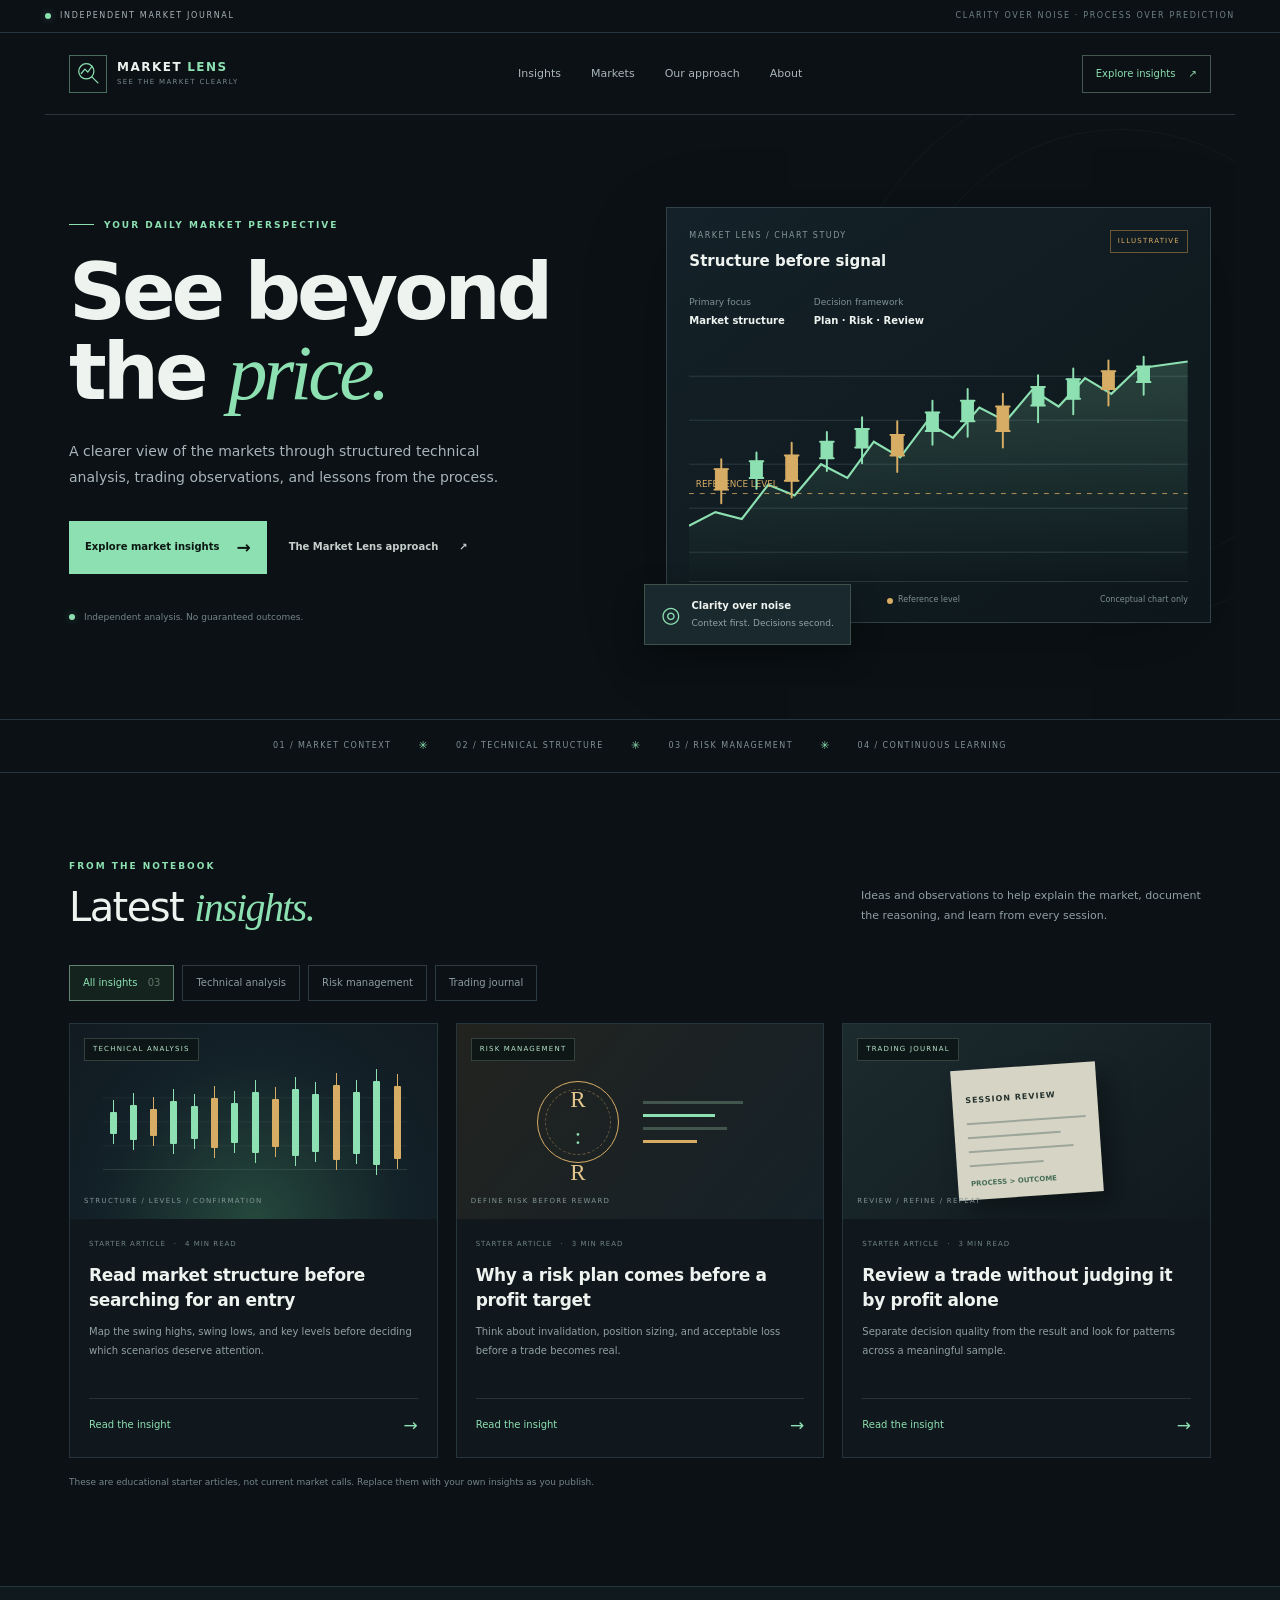
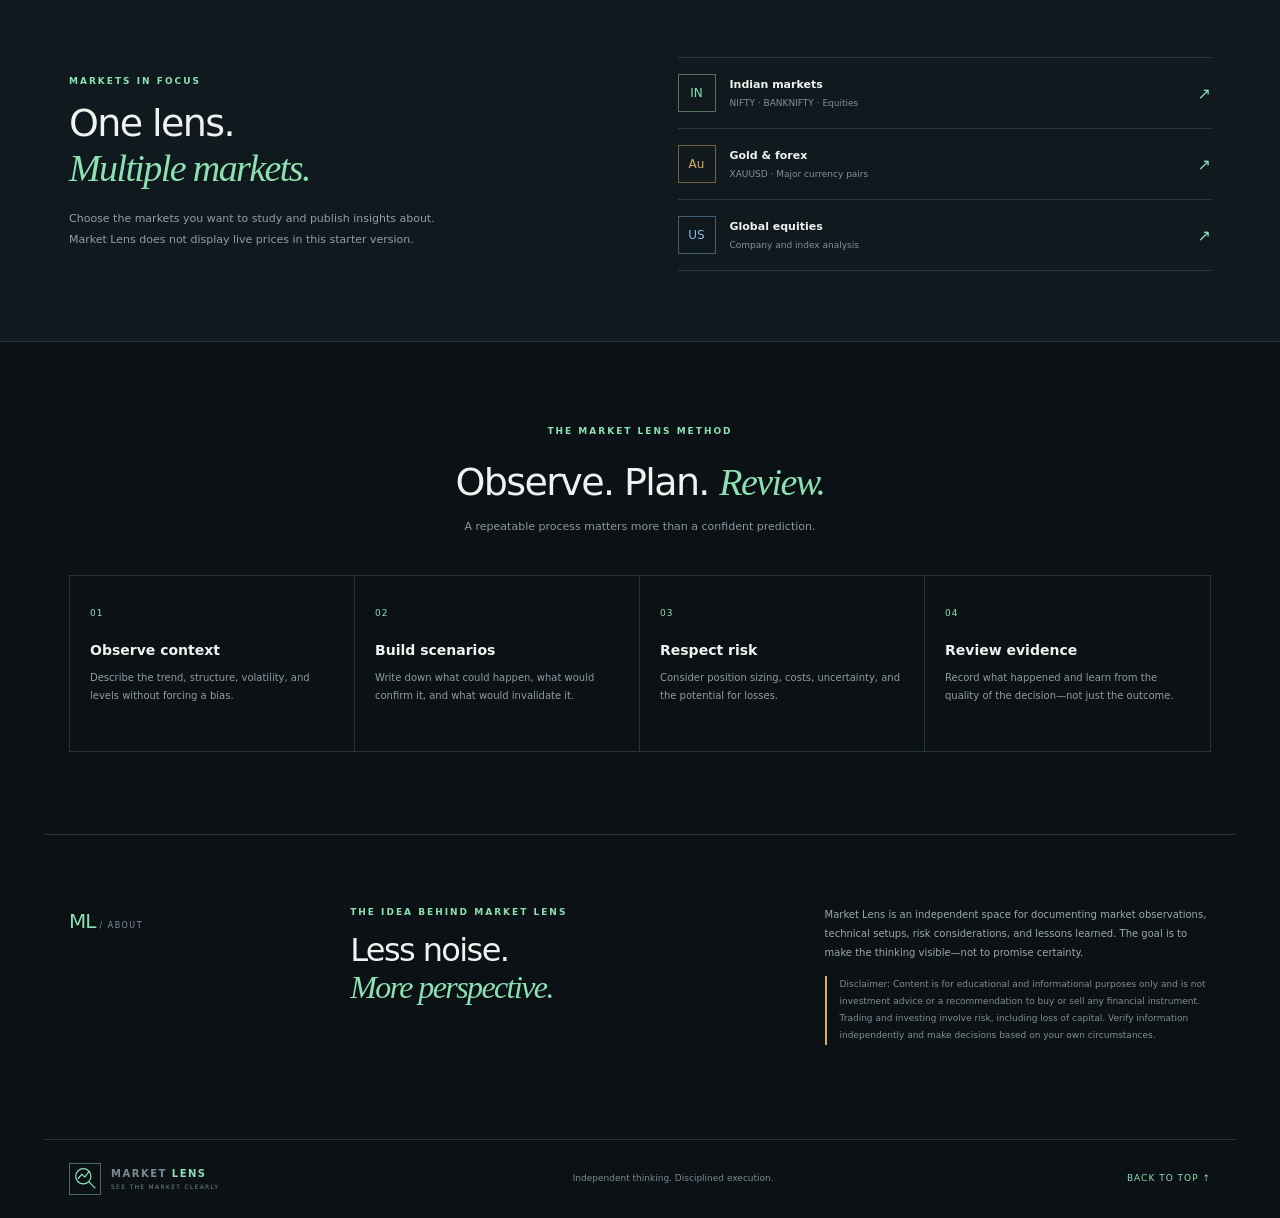
==== index.html @ bbde60d5 "Add files via upload" ====
<!doctype html>
<html lang="en">
<head>
  <meta charset="utf-8">
  <meta name="viewport" content="width=device-width, initial-scale=1">
  <meta name="description" content="Market Lens — daily market observations, technical analysis, trading ideas, and lessons in risk management.">
  <meta name="theme-color" content="#0b1115">
  <title>Market Lens — Trading Insights</title>
  <link rel="icon" href="assets/favicon.svg" type="image/svg+xml">
  <link rel="stylesheet" href="style.css">
</head>
<body>
  <div class="announcement"><span class="status-dot"></span> INDEPENDENT MARKET JOURNAL <span class="announcement-right">CLARITY OVER NOISE · PROCESS OVER PREDICTION</span></div>
  <header class="header">
    <a class="brand" href="#home" aria-label="Market Lens home"><span class="brand-icon"><svg viewBox="0 0 40 40" aria-hidden="true"><circle cx="17" cy="17" r="10.5"/><path d="m25 25 8 8M10 20l5-6 4 4 6-8"/></svg></span><span class="brand-name">MARKET<span>LENS</span><small>SEE THE MARKET CLEARLY</small></span></a>
    <button class="menu-toggle" id="menuToggle" aria-label="Toggle navigation" aria-expanded="false">☰</button>
    <nav class="nav" id="nav"><a href="#insights">Insights</a><a href="#markets">Markets</a><a href="#method">Our approach</a><a href="#about">About</a></nav>
    <a class="header-button" href="#insights">Explore insights <span>↗</span></a>
  </header>

  <main id="home">
    <section class="hero">
      <div class="hero-content">
        <p class="eyebrow"><span></span> YOUR DAILY MARKET PERSPECTIVE</p>
        <h1>See beyond<br>the <em>price.</em></h1>
        <p class="hero-lede">A clearer view of the markets through structured technical analysis, trading observations, and lessons from the process.</p>
        <div class="hero-buttons"><a class="button primary" href="#insights">Explore market insights <span>→</span></a><a class="button text-button" href="#method">The Market Lens approach <span>↗</span></a></div>
        <div class="hero-footnote"><span class="status-dot"></span> Independent analysis. No guaranteed outcomes.</div>
      </div>
      <div class="hero-art">
        <div class="chart-window">
          <div class="window-head"><div class="window-title"><span class="window-kicker">MARKET LENS / CHART STUDY</span><strong>Structure before signal</strong></div><span class="pill">ILLUSTRATIVE</span></div>
          <div class="chart-metrics"><div><small>Primary focus</small><strong>Market structure</strong></div><div><small>Decision framework</small><strong>Plan · Risk · Review</strong></div></div>
          <svg class="candles" viewBox="0 0 510 245" role="img" aria-label="Decorative illustrative candlestick chart, not live market data">
            <defs><linearGradient id="chartFill" x1="0" y1="0" x2="0" y2="1"><stop offset="0" stop-color="#8de0b1" stop-opacity=".2"/><stop offset="1" stop-color="#8de0b1" stop-opacity="0"/></linearGradient></defs>
            <g class="gridlines"><path d="M0 35H510M0 80H510M0 125H510M0 170H510M0 215H510"/></g>
            <path class="chart-area" d="M0 188 L27 174 L54 181 L81 146 L108 157 L135 125 L162 139 L189 102 L216 118 L243 82 L270 98 L297 67 L324 81 L351 49 L378 66 L405 37 L432 53 L459 27 L510 20 L510 245 L0 245Z"/>
            <path class="chart-line" d="M0 188 L27 174 L54 181 L81 146 L108 157 L135 125 L162 139 L189 102 L216 118 L243 82 L270 98 L297 67 L324 81 L351 49 L378 66 L405 37 L432 53 L459 27 L510 20"/>
            <path class="level" d="M0 155H510"/><text x="7" y="148" class="level-label">REFERENCE LEVEL</text>
            <g class="candle-set">
              <path d="M33 120V165M26 130H40M26 151H40" class="down"/><rect x="27" y="130" width="12" height="21" class="down-fill"/>
              <path d="M69 113V150M62 122H76M62 139H76" class="up"/><rect x="63" y="122" width="12" height="17" class="up-fill"/>
              <path d="M105 103V159M98 116H112M98 142H112" class="down"/><rect x="99" y="116" width="12" height="26" class="down-fill"/>
              <path d="M141 92V132M134 102H148M134 119H148" class="up"/><rect x="135" y="102" width="12" height="17" class="up-fill"/>
              <path d="M177 77V124M170 89H184M170 108H184" class="up"/><rect x="171" y="89" width="12" height="19" class="up-fill"/>
              <path d="M213 81V133M206 95H220M206 116H220" class="down"/><rect x="207" y="95" width="12" height="21" class="down-fill"/>
              <path d="M249 60V105M242 72H256M242 91H256" class="up"/><rect x="243" y="72" width="12" height="19" class="up-fill"/>
              <path d="M285 48V97M278 60H292M278 81H292" class="up"/><rect x="279" y="60" width="12" height="21" class="up-fill"/>
              <path d="M321 53V108M314 66H328M314 91H328" class="down"/><rect x="315" y="66" width="12" height="25" class="down-fill"/>
              <path d="M357 34V82M350 46H364M350 65H364" class="up"/><rect x="351" y="46" width="12" height="19" class="up-fill"/>
              <path d="M393 27V74M386 38H400M386 58H400" class="up"/><rect x="387" y="38" width="12" height="20" class="up-fill"/>
              <path d="M429 19V65M422 30H436M422 48H436" class="down"/><rect x="423" y="30" width="12" height="18" class="down-fill"/>
              <path d="M465 15V54M458 25H472M458 41H472" class="up"/><rect x="459" y="25" width="12" height="16" class="up-fill"/>
            </g>
          </svg>
          <div class="chart-legend"><span><i class="legend-up"></i> Price action</span><span><i class="legend-level"></i> Reference level</span><span>Conceptual chart only</span></div>
        </div>
        <div class="floating-card"><span class="floating-icon">◎</span><div><strong>Clarity over noise</strong><small>Context first. Decisions second.</small></div></div>
        <div class="art-orbit orbit-one"></div><div class="art-orbit orbit-two"></div>
      </div>
    </section>

    <div class="principles"><span>01 / MARKET CONTEXT</span><b>✳</b><span>02 / TECHNICAL STRUCTURE</span><b>✳</b><span>03 / RISK MANAGEMENT</span><b>✳</b><span>04 / CONTINUOUS LEARNING</span></div>

    <section class="section insights-section" id="insights">
      <div class="section-heading"><div><p class="eyebrow">FROM THE NOTEBOOK</p><h2>Latest <em>insights.</em></h2></div><p class="section-description">Ideas and observations to help explain the market, document the reasoning, and learn from every session.</p></div>
      <div class="filter-bar" role="group" aria-label="Filter insights">
        <button class="filter active" data-filter="all">All insights <span>03</span></button><button class="filter" data-filter="technical">Technical analysis</button><button class="filter" data-filter="risk">Risk management</button><button class="filter" data-filter="journal">Trading journal</button>
      </div>
      <div class="post-grid">
        <article class="post-card" data-category="technical">
          <a href="posts/market-structure.html" class="post-art art-structure" aria-label="Read market structure article"><span class="post-label">TECHNICAL ANALYSIS</span><div class="mini-candles"><i></i><i></i><i></i><i></i><i></i><i></i><i></i><i></i><i></i><i></i><i></i><i></i><i></i><i></i><i></i></div><span class="art-caption">STRUCTURE / LEVELS / CONFIRMATION</span></a>
          <div class="post-body"><div class="post-meta">STARTER ARTICLE <span>·</span> 4 MIN READ</div><h3><a href="posts/market-structure.html">Read market structure before searching for an entry</a></h3><p>Map the swing highs, swing lows, and key levels before deciding which scenarios deserve attention.</p><a class="read-more" href="posts/market-structure.html">Read the insight <span>→</span></a></div>
        </article>
        <article class="post-card" data-category="risk">
          <a href="posts/risk-management.html" class="post-art art-risk" aria-label="Read risk management article"><span class="post-label">RISK MANAGEMENT</span><div class="risk-illustration"><div class="risk-circle">R<span>:</span>R</div><div class="risk-bars"><i></i><i></i><i></i><i></i></div></div><span class="art-caption">DEFINE RISK BEFORE REWARD</span></a>
          <div class="post-body"><div class="post-meta">STARTER ARTICLE <span>·</span> 3 MIN READ</div><h3><a href="posts/risk-management.html">Why a risk plan comes before a profit target</a></h3><p>Think about invalidation, position sizing, and acceptable loss before a trade becomes real.</p><a class="read-more" href="posts/risk-management.html">Read the insight <span>→</span></a></div>
        </article>
        <article class="post-card" data-category="journal">
          <a href="posts/trade-review.html" class="post-art art-journal" aria-label="Read trading journal article"><span class="post-label">TRADING JOURNAL</span><div class="paper"><strong>SESSION REVIEW</strong><i></i><i></i><i></i><i></i><b>PROCESS &gt; OUTCOME</b></div><span class="art-caption">REVIEW / REFINE / REPEAT</span></a>
          <div class="post-body"><div class="post-meta">STARTER ARTICLE <span>·</span> 3 MIN READ</div><h3><a href="posts/trade-review.html">Review a trade without judging it by profit alone</a></h3><p>Separate decision quality from the result and look for patterns across a meaningful sample.</p><a class="read-more" href="posts/trade-review.html">Read the insight <span>→</span></a></div>
        </article>
      </div>
      <p class="starter-note">These are educational starter articles, not current market calls. Replace them with your own insights as you publish.</p>
    </section>

    <section class="markets-section" id="markets"><div class="markets-inner"><div><p class="eyebrow">MARKETS IN FOCUS</p><h2>One lens.<br><em>Multiple markets.</em></h2><p class="section-description">Choose the markets you want to study and publish insights about. Market Lens does not display live prices in this starter version.</p></div><div class="market-list"><div><span class="market-symbol">IN</span><span><strong>Indian markets</strong><small>NIFTY · BANKNIFTY · Equities</small></span><span class="market-arrow">↗</span></div><div><span class="market-symbol gold">Au</span><span><strong>Gold & forex</strong><small>XAUUSD · Major currency pairs</small></span><span class="market-arrow">↗</span></div><div><span class="market-symbol blue">US</span><span><strong>Global equities</strong><small>Company and index analysis</small></span><span class="market-arrow">↗</span></div></div></div></section>

    <section class="method-section" id="method"><div class="method-heading"><p class="eyebrow">THE MARKET LENS METHOD</p><h2>Observe. Plan. <em>Review.</em></h2><p>A repeatable process matters more than a confident prediction.</p></div><div class="method-grid"><div><span>01</span><h3>Observe context</h3><p>Describe the trend, structure, volatility, and levels without forcing a bias.</p></div><div><span>02</span><h3>Build scenarios</h3><p>Write down what could happen, what would confirm it, and what would invalidate it.</p></div><div><span>03</span><h3>Respect risk</h3><p>Consider position sizing, costs, uncertainty, and the potential for losses.</p></div><div><span>04</span><h3>Review evidence</h3><p>Record what happened and learn from the quality of the decision—not just the outcome.</p></div></div></section>

    <section class="about-section" id="about"><div class="about-mark">ML<span> / ABOUT</span></div><div><p class="eyebrow">THE IDEA BEHIND MARKET LENS</p><h2>Less noise.<br><em>More perspective.</em></h2></div><div class="about-copy"><p>Market Lens is an independent space for documenting market observations, technical setups, risk considerations, and lessons learned. The goal is to make the thinking visible—not to promise certainty.</p><p class="disclaimer">Disclaimer: Content is for educational and informational purposes only and is not investment advice or a recommendation to buy or sell any financial instrument. Trading and investing involve risk, including loss of capital. Verify information independently and make decisions based on your own circumstances.</p></div></section>
  </main>
  <footer><a class="brand footer-brand" href="#home"><span class="brand-icon"><svg viewBox="0 0 40 40" aria-hidden="true"><circle cx="17" cy="17" r="10.5"/><path d="m25 25 8 8M10 20l5-6 4 4 6-8"/></svg></span><span class="brand-name">MARKET<span>LENS</span><small>SEE THE MARKET CLEARLY</small></span></a><span class="footer-line">Independent thinking. Disciplined execution.</span><a class="back-top" href="#home">BACK TO TOP ↑</a></footer>
  <script src="script.js"></script>
</body>
</html>
---- style.css ----
:root{--bg:#0b1115;--panel:#111a20;--panel2:#152027;--line:#27363e;--text:#eef3ef;--muted:#9ba9ad;--green:#8de0b1;--gold:#d7ad65;--blue:#8ab9dc;--max:1190px}*{box-sizing:border-box}html{scroll-behavior:smooth;scroll-padding-top:90px}body{margin:0;background:var(--bg);color:var(--text);font-family:Inter,ui-sans-serif,system-ui,-apple-system,BlinkMacSystemFont,"Segoe UI",sans-serif;line-height:1.6}a{color:inherit;text-decoration:none}button{font:inherit}.announcement{height:33px;border-bottom:1px solid var(--line);padding:0 max(calc((100vw - var(--max))/2),24px);display:flex;align-items:center;gap:9px;font-size:8px;letter-spacing:1.65px;color:#a7b4b6}.status-dot{width:6px;height:6px;border-radius:50%;display:inline-block;background:var(--green);box-shadow:0 0 10px #8de0b155;flex-shrink:0}.announcement-right{margin-left:auto;color:#6f8084}.header{height:82px;max-width:var(--max);padding:0 24px;margin:auto;display:flex;align-items:center;justify-content:space-between;border-bottom:1px solid var(--line)}.brand{display:flex;align-items:center;gap:10px}.brand-icon{width:38px;height:38px;border:1px solid #496d5b;display:grid;place-items:center;color:var(--green)}.brand-icon svg{width:29px;height:29px;fill:none;stroke:currentColor;stroke-width:1.7;stroke-linecap:round;stroke-linejoin:round}.brand-name{font-size:12px;font-weight:850;letter-spacing:1.5px;line-height:1.3}.brand-name>span{color:var(--green);margin-left:5px}.brand-name small{display:block;color:#788a8c;font-size:7px;font-weight:500;letter-spacing:1.3px;margin-top:3px}.nav{display:flex;align-items:center;gap:30px;font-size:11px;color:#aab6b9}.nav a:hover{color:var(--green)}.header-button{font-size:10px;color:var(--green);border:1px solid #43594f;padding:10px 13px}.header-button span{margin-left:10px}.menu-toggle{display:none;background:none;border:1px solid var(--line);color:var(--green);padding:6px 10px}.hero{max-width:var(--max);margin:auto;padding:84px 24px 76px;display:grid;grid-template-columns:1fr 1.04fr;gap:54px;align-items:center;overflow:hidden}.eyebrow{font-size:9px;letter-spacing:2px;color:var(--green);font-weight:750;display:flex;align-items:center;gap:10px;margin:0 0 21px}.eyebrow>span{width:25px;height:1px;background:var(--green)}h1{font-size:clamp(50px,6.2vw,79px);line-height:1.01;letter-spacing:-4px;font-weight:550;margin:0 0 25px}h1 em,h2 em{font-family:Georgia,"Times New Roman",serif;font-weight:400;color:var(--green)}.hero-lede{font-size:14px;line-height:1.9;color:#a9b6b9;max-width:455px}.hero-buttons{display:flex;align-items:center;gap:22px;flex-wrap:wrap;margin-top:30px}.button{display:inline-flex;align-items:center;gap:17px;font-size:10px;font-weight:700}.primary{background:var(--green);color:#0c1712;padding:13px 16px}.primary span{font-size:17px}.text-button{color:#c5cfcb}.text-button:hover{color:var(--green)}.text-button span{margin-left:4px}.hero-footnote{display:flex;align-items:center;gap:9px;font-size:9px;color:#75868a;margin-top:36px}.hero-art{position:relative;padding:8px 0 20px 10px}.chart-window{position:relative;z-index:1;border:1px solid #304148;background:linear-gradient(145deg,#142128,#0d171b);padding:22px 22px 15px;box-shadow:0 24px 80px #0003}.window-head{display:flex;align-items:start;justify-content:space-between}.window-kicker{display:block;color:#84979b;font-size:8px;letter-spacing:1.5px;margin-bottom:5px}.window-title strong{font-size:15px;font-weight:550}.pill{font-size:7px;letter-spacing:1.2px;color:var(--gold);border:1px solid #6b5838;padding:5px 7px}.chart-metrics{display:flex;gap:29px;margin-top:22px}.chart-metrics div{display:flex;flex-direction:column;gap:3px}.chart-metrics small{font-size:9px;color:#7f9195}.chart-metrics strong{font-size:10px;font-weight:600}.candles{width:100%;display:block;margin-top:13px}.gridlines{fill:none;stroke:#2b3b42;stroke-width:1}.chart-area{fill:url(#chartFill)}.chart-line{fill:none;stroke:var(--green);stroke-width:2.2}.level{stroke:var(--gold);stroke-dasharray:5 6;opacity:.8}.level-label{font-size:9px;fill:var(--gold)}.up,.up-fill{stroke:var(--green);fill:var(--green)}.down,.down-fill{stroke:var(--gold);fill:var(--gold)}.up,.down{fill:none;stroke-width:2;stroke-linecap:round}.chart-legend{border-top:1px solid var(--line);padding-top:12px;display:flex;justify-content:space-between;gap:8px;color:#7d8e91;font-size:8px}.chart-legend span{display:flex;align-items:center;gap:5px}.legend-up,.legend-level{display:inline-block;width:6px;height:6px;border-radius:50%;background:var(--green)}.legend-level{background:var(--gold)}.floating-card{position:absolute;bottom:-2px;left:-12px;z-index:2;display:flex;align-items:center;gap:11px;background:#1a292e;border:1px solid #3d5349;padding:12px 16px;box-shadow:0 10px 30px #0005}.floating-icon{font-size:22px;color:var(--green)}.floating-card strong,.floating-card small{display:block}.floating-card strong{font-size:10px}.floating-card small{font-size:9px;color:#93a2a4;margin-top:2px}.art-orbit{position:absolute;border:1px solid #8de0b10b;border-radius:50%;pointer-events:none}.orbit-one{width:440px;height:440px;right:-130px;top:-70px}.orbit-two{width:550px;height:550px;right:-180px;top:-125px}.principles{border-block:1px solid var(--line);display:flex;justify-content:center;align-items:center;gap:27px;flex-wrap:wrap;padding:17px 20px;color:#829296;font-size:8px;letter-spacing:1.4px}.principles b{color:var(--green);font-size:11px}.section{max-width:var(--max);margin:auto;padding:86px 24px 88px}.section-heading{display:flex;align-items:end;justify-content:space-between;gap:30px}.section-heading .eyebrow{margin-bottom:11px}h2{font-size:40px;line-height:1.18;letter-spacing:-1.6px;font-weight:520;margin:0}h2 em{color:var(--green)}.section-description{max-width:350px;color:#91a0a3;font-size:11px;line-height:1.9;margin:0 0 4px}.filter-bar{display:flex;gap:8px;flex-wrap:wrap;margin:34px 0 22px}.filter{cursor:pointer;border:1px solid #2c3b42;background:transparent;color:#8e9da1;padding:9px 13px;font-size:10px}.filter:hover,.filter.active{border-color:#60846f;background:#14231e;color:var(--green)}.filter span{color:#61756a;margin-left:7px}.post-grid{display:grid;grid-template-columns:repeat(3,minmax(0,1fr));gap:18px}.post-card{min-width:0;border:1px solid #26353c;background:#10181d;transition:transform .2s,border-color .2s}.post-card:hover{transform:translateY(-3px);border-color:#4b6859}.post-card[hidden]{display:none}.post-art{height:195px;display:block;position:relative;overflow:hidden;background:#17252a}.post-label{position:absolute;top:14px;left:14px;z-index:2;border:1px solid #82968b55;background:#0c1514d9;color:#b5e4c7;padding:5px 8px;font-size:7px;letter-spacing:1.2px}.art-structure{background:radial-gradient(ellipse at 50% 100%,#25483c,#132128 58%,#111a20)}.mini-candles{position:absolute;left:9%;right:8%;top:52px;height:94px;display:flex;align-items:center;justify-content:space-around;border-bottom:1px solid #52645e66;background:repeating-linear-gradient(0deg,transparent 0 22px,#ffffff09 23px 24px)}.mini-candles i{width:7px;position:relative;height:var(--h,35px);background:var(--green);border-radius:1px}.mini-candles i:nth-child(3n){background:var(--gold)}.mini-candles i:before,.mini-candles i:after{content:"";position:absolute;width:1px;height:15px;left:3px;background:inherit;top:-12px}.mini-candles i:after{top:auto;bottom:-10px}.mini-candles i:nth-child(1){--h:22px}.mini-candles i:nth-child(2){--h:35px}.mini-candles i:nth-child(3){--h:27px}.mini-candles i:nth-child(4){--h:43px}.mini-candles i:nth-child(5){--h:33px}.mini-candles i:nth-child(6){--h:50px}.mini-candles i:nth-child(7){--h:40px}.mini-candles i:nth-child(8){--h:61px}.mini-candles i:nth-child(9){--h:48px}.mini-candles i:nth-child(10){--h:67px}.mini-candles i:nth-child(11){--h:58px}.mini-candles i:nth-child(12){--h:75px}.mini-candles i:nth-child(13){--h:62px}.mini-candles i:nth-child(14){--h:84px}.mini-candles i:nth-child(15){--h:73px}.art-caption{position:absolute;bottom:12px;left:14px;color:#829496;font-size:7px;letter-spacing:1.3px}.art-risk{background:linear-gradient(130deg,#22231f,#152128)}.risk-illustration{position:absolute;inset:43px 30px;display:flex;align-items:center;justify-content:center;gap:24px}.risk-circle{width:82px;height:82px;border:1px solid var(--gold);border-radius:50%;display:grid;place-items:center;color:#e2c58d;font-family:Georgia,serif;font-size:23px;position:relative}.risk-circle:before{content:"";position:absolute;inset:7px;border:1px dashed #d7ad6566;border-radius:50%}.risk-circle span{color:var(--green)}.risk-bars{width:100px;display:flex;flex-direction:column;gap:10px}.risk-bars i{height:3px;background:#43564d;width:100%}.risk-bars i:nth-child(2){width:72%;background:var(--green)}.risk-bars i:nth-child(3){width:84%}.risk-bars i:nth-child(4){width:54%;background:var(--gold)}.art-journal{background:linear-gradient(140deg,#1c2b2e,#10191e)}.paper{position:absolute;left:50%;top:50%;transform:translate(-50%,-43%) rotate(-4deg);width:145px;height:130px;background:#d6d5c5;color:#26322e;padding:15px 13px;box-shadow:10px 14px 25px #0005}.paper strong{font-size:8px;letter-spacing:1px}.paper i{display:block;height:2px;background:#9da69a;margin-top:12px;width:100%}.paper i:nth-of-type(2){width:78%}.paper i:nth-of-type(3){width:88%}.paper i:nth-of-type(4){width:62%}.paper b{display:block;font-size:7px;margin-top:12px;color:#466d58}.post-body{padding:20px 19px 18px}.post-meta{display:flex;gap:8px;color:#6f8286;font-size:7px;letter-spacing:1px}.post-body h3{font-size:17px;line-height:1.42;letter-spacing:-.35px;font-weight:550;margin:13px 0 10px}.post-body h3 a:hover{color:var(--green)}.post-body p{font-size:10px;line-height:1.9;color:#91a0a4;min-height:57px;margin:0 0 19px}.read-more{display:flex;align-items:center;justify-content:space-between;border-top:1px solid #26343a;padding-top:13px;font-size:10px;color:var(--green)}.read-more span{font-size:17px}.starter-note{font-size:9px;color:#74858a;margin-top:17px}.markets-section{border-block:1px solid var(--line);background:#10191d}.markets-inner{max-width:var(--max);margin:auto;padding:70px 24px;display:grid;grid-template-columns:1fr 1fr;gap:75px;align-items:center}.markets-inner .eyebrow{margin-bottom:13px}.markets-inner h2{font-size:38px}.markets-inner .section-description{margin-top:18px;max-width:380px}.market-list{border-top:1px solid #2a3940}.market-list>div{display:flex;align-items:center;gap:14px;padding:16px 0;border-bottom:1px solid #2a3940}.market-symbol{width:38px;height:38px;display:grid;place-items:center;border:1px solid #52735f;color:var(--green);font-size:12px}.market-symbol.gold{border-color:#74603d;color:var(--gold)}.market-symbol.blue{border-color:#415e76;color:var(--blue)}.market-list strong,.market-list small{display:block}.market-list strong{font-size:11px;font-weight:600}.market-list small{font-size:9px;color:#829196;margin-top:3px}.market-arrow{margin-left:auto;color:var(--green);font-size:16px}.method-section{max-width:var(--max);margin:auto;padding:82px 24px}.method-heading{text-align:center}.method-heading .eyebrow{justify-content:center}.method-heading h2{font-size:38px}.method-heading>p:last-child{color:#89999d;font-size:11px;margin-top:13px}.method-grid{display:grid;grid-template-columns:repeat(4,1fr);gap:0;margin-top:40px;border:1px solid var(--line)}.method-grid>div{padding:22px 20px;min-height:175px;border-right:1px solid var(--line)}.method-grid>div:last-child{border-right:0}.method-grid span{font-size:9px;letter-spacing:1px;color:var(--green)}.method-grid h3{font-size:14px;font-weight:600;margin:15px 0 8px}.method-grid p{font-size:10px;line-height:1.8;color:#8e9da1;margin:0}.about-section{max-width:var(--max);margin:auto;padding:70px 24px 80px;display:grid;grid-template-columns:.65fr 1.15fr 1fr;gap:30px;align-items:start;border-top:1px solid var(--line)}.about-mark{font-size:20px;color:var(--green);letter-spacing:-1px}.about-mark span{font-size:8px;letter-spacing:1.5px;color:#809095}.about-section .eyebrow{margin-bottom:12px}.about-section h2{font-size:32px}.about-copy p{font-size:10px;line-height:1.9;color:#9ba9ac;margin:0 0 14px}.about-copy .disclaimer{border-left:2px solid var(--gold);padding-left:13px;color:#7e8e92;font-size:9px}footer{border-top:1px solid var(--line);max-width:var(--max);margin:auto;padding:23px 24px;display:flex;align-items:center;justify-content:space-between;gap:15px;color:#7c8a8f;font-size:9px}.footer-brand .brand-icon{width:32px;height:32px}.footer-brand .brand-name{font-size:10px}.footer-brand .brand-name small{font-size:6px}.back-top{letter-spacing:1px;color:var(--green)}@media(max-width:850px){.hero{grid-template-columns:1fr;gap:38px;padding-top:58px}.hero-content{max-width:650px}.hero-art{max-width:620px;width:100%;margin:auto}.section-heading{align-items:start;flex-direction:column}.post-grid{grid-template-columns:repeat(2,minmax(0,1fr))}.post-card:last-child{grid-column:1/-1}.post-card:last-child .post-art{height:220px}.markets-inner{gap:35px}.method-grid{grid-template-columns:repeat(2,1fr)}.method-grid>div:nth-child(2){border-right:0}.method-grid>div:nth-child(-n+2){border-bottom:1px solid var(--line)}.about-section{grid-template-columns:1fr 2fr}.about-copy{grid-column:2}.nav{gap:17px}}@media(max-width:600px){.announcement{padding:0 15px;font-size:7px}.announcement-right{display:none}.header{height:70px;padding:0 16px}.menu-toggle{display:block;margin-left:auto;margin-right:10px}.nav{display:none;position:absolute;top:103px;left:0;right:0;background:#10191d;border-bottom:1px solid var(--line);padding:15px 20px;z-index:5;flex-direction:column;align-items:flex-start;gap:15px}.nav.open{display:flex}.header-button{font-size:9px;padding:8px}.brand-icon{width:33px;height:33px}.brand-name{font-size:10px}.hero{padding:49px 18px 54px}.hero h1{font-size:56px;letter-spacing:-2.8px}.hero-buttons{align-items:flex-start;flex-direction:column;gap:17px}.hero-footnote{flex-wrap:wrap;line-height:1.7}.chart-window{padding:15px}.chart-metrics{gap:15px}.chart-metrics strong{font-size:9px}.chart-legend{flex-wrap:wrap}.floating-card{left:0}.principles{gap:12px;font-size:7px}.principles span:nth-of-type(3),.principles span:nth-of-type(4){display:none}.section{padding:60px 18px}.section-heading h2{font-size:34px}.post-grid{grid-template-columns:1fr}.post-card:last-child{grid-column:auto}.post-card:last-child .post-art{height:195px}.post-body p{min-height:0}.markets-inner{grid-template-columns:1fr;padding:55px 18px;gap:30px}.markets-inner h2,.method-heading h2{font-size:33px}.method-section{padding:60px 18px}.method-grid{grid-template-columns:1fr;margin-top:28px}.method-grid>div{min-height:0;border-right:0;border-bottom:1px solid var(--line)}.method-grid>div:nth-child(3){border-bottom:1px solid var(--line)}.method-grid>div:last-child{border-bottom:0}.about-section{padding:55px 18px;grid-template-columns:1fr;gap:17px}.about-copy{grid-column:auto}.about-section h2{font-size:29px}footer{padding:20px 18px;flex-wrap:wrap}footer .footer-line{order:3;width:100%}}
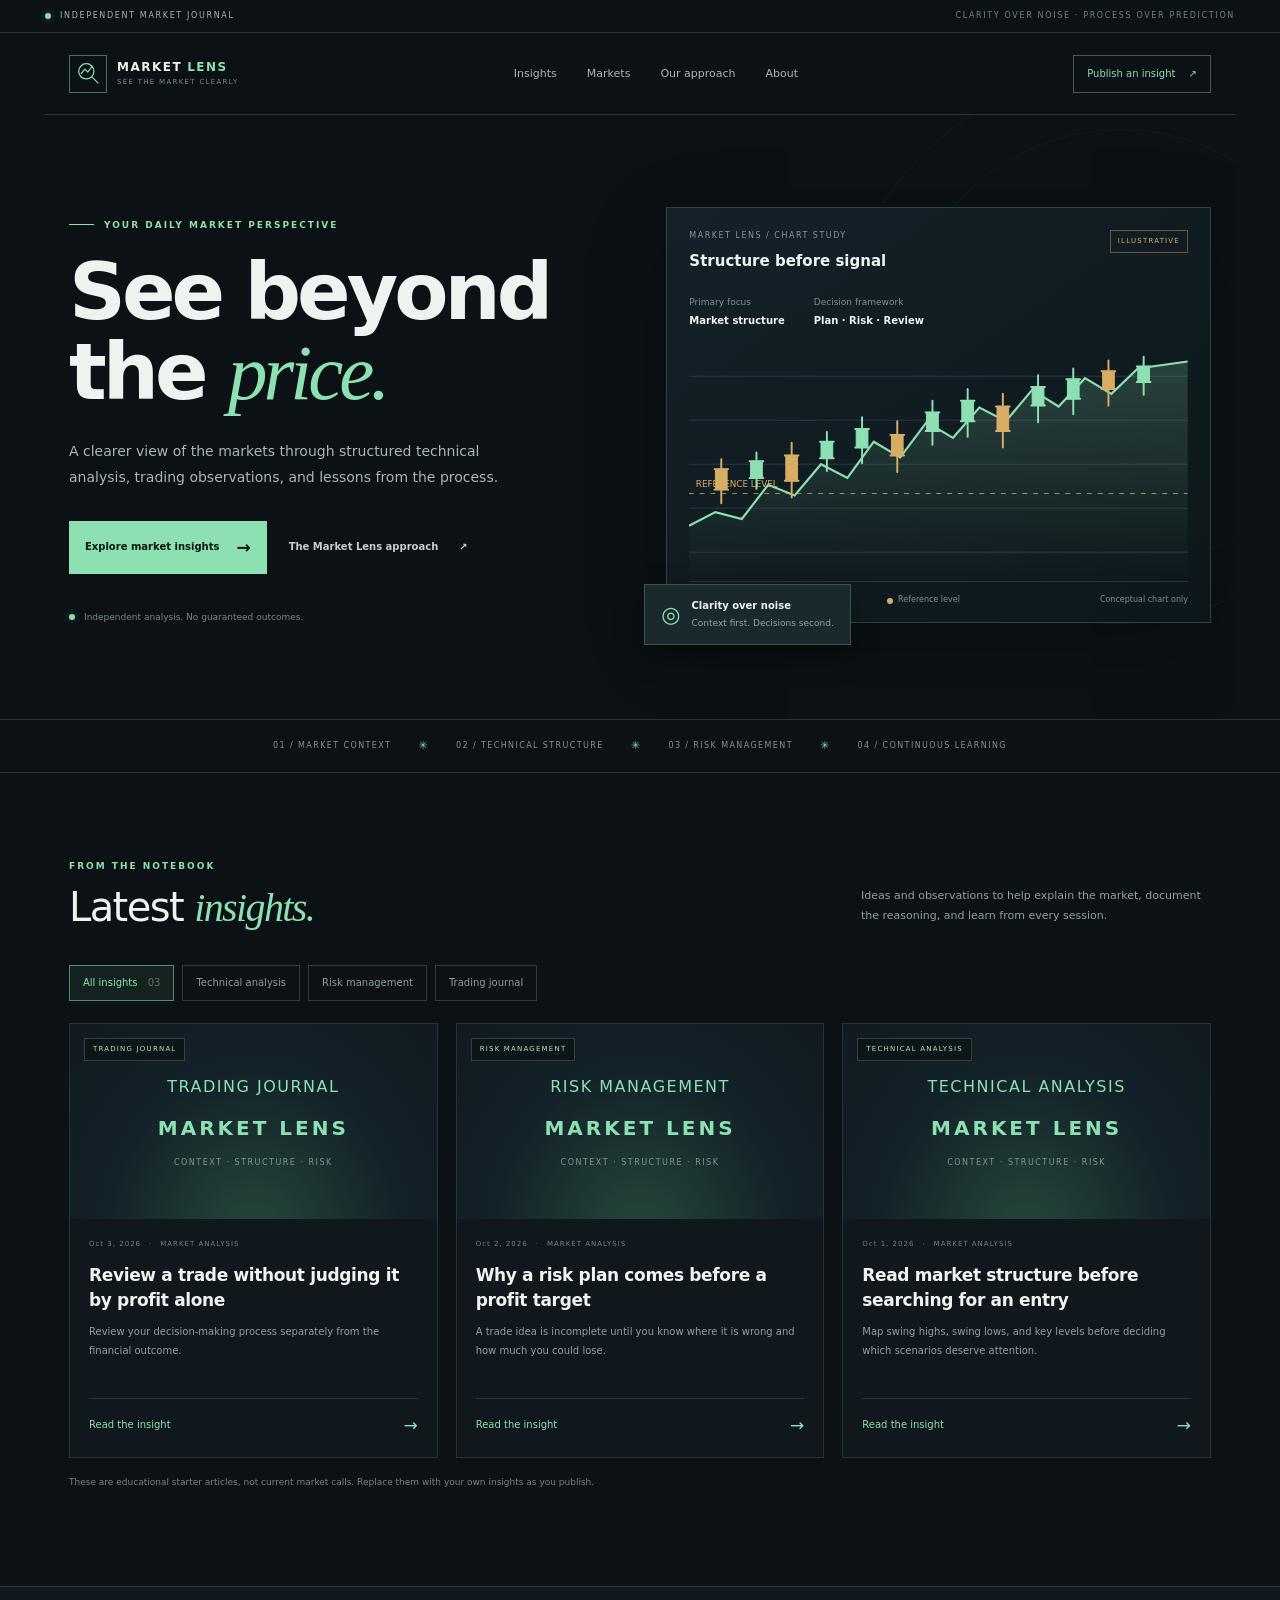
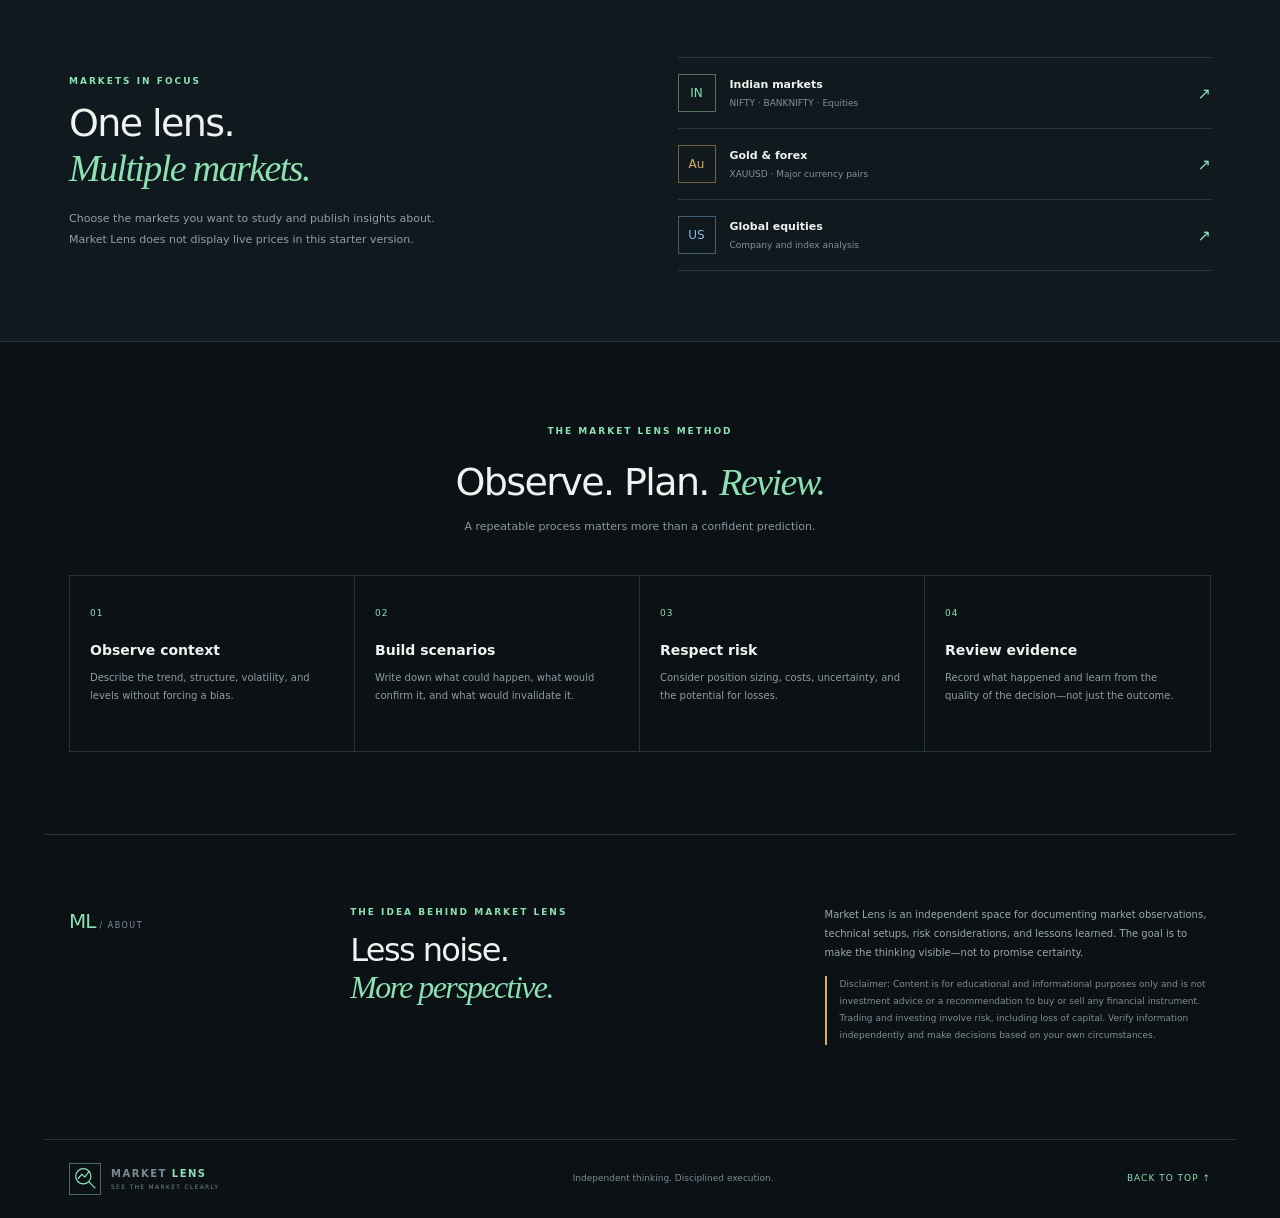
==== commit f3d9ebe5: "Add files via upload" ====
--- a/index.html
+++ b/index.html
@@ -15,7 +15,7 @@
     <a class="brand" href="#home" aria-label="Market Lens home"><span class="brand-icon"><svg viewBox="0 0 40 40" aria-hidden="true"><circle cx="17" cy="17" r="10.5"/><path d="m25 25 8 8M10 20l5-6 4 4 6-8"/></svg></span><span class="brand-name">MARKET<span>LENS</span><small>SEE THE MARKET CLEARLY</small></span></a>
     <button class="menu-toggle" id="menuToggle" aria-label="Toggle navigation" aria-expanded="false">☰</button>
     <nav class="nav" id="nav"><a href="#insights">Insights</a><a href="#markets">Markets</a><a href="#method">Our approach</a><a href="#about">About</a></nav>
-    <a class="header-button" href="#insights">Explore insights <span>↗</span></a>
+    <a class="header-button" href="https://app.pagescms.org/" target="_blank" rel="noopener">Publish an insight <span>↗</span></a>
   </header>
 
   <main id="home">
@@ -65,21 +65,10 @@
     <section class="section insights-section" id="insights">
       <div class="section-heading"><div><p class="eyebrow">FROM THE NOTEBOOK</p><h2>Latest <em>insights.</em></h2></div><p class="section-description">Ideas and observations to help explain the market, document the reasoning, and learn from every session.</p></div>
       <div class="filter-bar" role="group" aria-label="Filter insights">
-        <button class="filter active" data-filter="all">All insights <span>03</span></button><button class="filter" data-filter="technical">Technical analysis</button><button class="filter" data-filter="risk">Risk management</button><button class="filter" data-filter="journal">Trading journal</button>
+        <button class="filter active" data-filter="all">All insights <span id="allCount">03</span></button><button class="filter" data-filter="technical">Technical analysis</button><button class="filter" data-filter="risk">Risk management</button><button class="filter" data-filter="journal">Trading journal</button>
       </div>
       <div class="post-grid">
-        <article class="post-card" data-category="technical">
-          <a href="posts/market-structure.html" class="post-art art-structure" aria-label="Read market structure article"><span class="post-label">TECHNICAL ANALYSIS</span><div class="mini-candles"><i></i><i></i><i></i><i></i><i></i><i></i><i></i><i></i><i></i><i></i><i></i><i></i><i></i><i></i><i></i></div><span class="art-caption">STRUCTURE / LEVELS / CONFIRMATION</span></a>
-          <div class="post-body"><div class="post-meta">STARTER ARTICLE <span>·</span> 4 MIN READ</div><h3><a href="posts/market-structure.html">Read market structure before searching for an entry</a></h3><p>Map the swing highs, swing lows, and key levels before deciding which scenarios deserve attention.</p><a class="read-more" href="posts/market-structure.html">Read the insight <span>→</span></a></div>
-        </article>
-        <article class="post-card" data-category="risk">
-          <a href="posts/risk-management.html" class="post-art art-risk" aria-label="Read risk management article"><span class="post-label">RISK MANAGEMENT</span><div class="risk-illustration"><div class="risk-circle">R<span>:</span>R</div><div class="risk-bars"><i></i><i></i><i></i><i></i></div></div><span class="art-caption">DEFINE RISK BEFORE REWARD</span></a>
-          <div class="post-body"><div class="post-meta">STARTER ARTICLE <span>·</span> 3 MIN READ</div><h3><a href="posts/risk-management.html">Why a risk plan comes before a profit target</a></h3><p>Think about invalidation, position sizing, and acceptable loss before a trade becomes real.</p><a class="read-more" href="posts/risk-management.html">Read the insight <span>→</span></a></div>
-        </article>
-        <article class="post-card" data-category="journal">
-          <a href="posts/trade-review.html" class="post-art art-journal" aria-label="Read trading journal article"><span class="post-label">TRADING JOURNAL</span><div class="paper"><strong>SESSION REVIEW</strong><i></i><i></i><i></i><i></i><b>PROCESS &gt; OUTCOME</b></div><span class="art-caption">REVIEW / REFINE / REPEAT</span></a>
-          <div class="post-body"><div class="post-meta">STARTER ARTICLE <span>·</span> 3 MIN READ</div><h3><a href="posts/trade-review.html">Review a trade without judging it by profit alone</a></h3><p>Separate decision quality from the result and look for patterns across a meaningful sample.</p><a class="read-more" href="posts/trade-review.html">Read the insight <span>→</span></a></div>
-        </article>
+        <p class="loading-posts">Loading the latest market insights…</p>
       </div>
       <p class="starter-note">These are educational starter articles, not current market calls. Replace them with your own insights as you publish.</p>
     </section>
--- a/style.css
+++ b/style.css
@@ -1 +1,4 @@
 :root{--bg:#0b1115;--panel:#111a20;--panel2:#152027;--line:#27363e;--text:#eef3ef;--muted:#9ba9ad;--green:#8de0b1;--gold:#d7ad65;--blue:#8ab9dc;--max:1190px}*{box-sizing:border-box}html{scroll-behavior:smooth;scroll-padding-top:90px}body{margin:0;background:var(--bg);color:var(--text);font-family:Inter,ui-sans-serif,system-ui,-apple-system,BlinkMacSystemFont,"Segoe UI",sans-serif;line-height:1.6}a{color:inherit;text-decoration:none}button{font:inherit}.announcement{height:33px;border-bottom:1px solid var(--line);padding:0 max(calc((100vw - var(--max))/2),24px);display:flex;align-items:center;gap:9px;font-size:8px;letter-spacing:1.65px;color:#a7b4b6}.status-dot{width:6px;height:6px;border-radius:50%;display:inline-block;background:var(--green);box-shadow:0 0 10px #8de0b155;flex-shrink:0}.announcement-right{margin-left:auto;color:#6f8084}.header{height:82px;max-width:var(--max);padding:0 24px;margin:auto;display:flex;align-items:center;justify-content:space-between;border-bottom:1px solid var(--line)}.brand{display:flex;align-items:center;gap:10px}.brand-icon{width:38px;height:38px;border:1px solid #496d5b;display:grid;place-items:center;color:var(--green)}.brand-icon svg{width:29px;height:29px;fill:none;stroke:currentColor;stroke-width:1.7;stroke-linecap:round;stroke-linejoin:round}.brand-name{font-size:12px;font-weight:850;letter-spacing:1.5px;line-height:1.3}.brand-name>span{color:var(--green);margin-left:5px}.brand-name small{display:block;color:#788a8c;font-size:7px;font-weight:500;letter-spacing:1.3px;margin-top:3px}.nav{display:flex;align-items:center;gap:30px;font-size:11px;color:#aab6b9}.nav a:hover{color:var(--green)}.header-button{font-size:10px;color:var(--green);border:1px solid #43594f;padding:10px 13px}.header-button span{margin-left:10px}.menu-toggle{display:none;background:none;border:1px solid var(--line);color:var(--green);padding:6px 10px}.hero{max-width:var(--max);margin:auto;padding:84px 24px 76px;display:grid;grid-template-columns:1fr 1.04fr;gap:54px;align-items:center;overflow:hidden}.eyebrow{font-size:9px;letter-spacing:2px;color:var(--green);font-weight:750;display:flex;align-items:center;gap:10px;margin:0 0 21px}.eyebrow>span{width:25px;height:1px;background:var(--green)}h1{font-size:clamp(50px,6.2vw,79px);line-height:1.01;letter-spacing:-4px;font-weight:550;margin:0 0 25px}h1 em,h2 em{font-family:Georgia,"Times New Roman",serif;font-weight:400;color:var(--green)}.hero-lede{font-size:14px;line-height:1.9;color:#a9b6b9;max-width:455px}.hero-buttons{display:flex;align-items:center;gap:22px;flex-wrap:wrap;margin-top:30px}.button{display:inline-flex;align-items:center;gap:17px;font-size:10px;font-weight:700}.primary{background:var(--green);color:#0c1712;padding:13px 16px}.primary span{font-size:17px}.text-button{color:#c5cfcb}.text-button:hover{color:var(--green)}.text-button span{margin-left:4px}.hero-footnote{display:flex;align-items:center;gap:9px;font-size:9px;color:#75868a;margin-top:36px}.hero-art{position:relative;padding:8px 0 20px 10px}.chart-window{position:relative;z-index:1;border:1px solid #304148;background:linear-gradient(145deg,#142128,#0d171b);padding:22px 22px 15px;box-shadow:0 24px 80px #0003}.window-head{display:flex;align-items:start;justify-content:space-between}.window-kicker{display:block;color:#84979b;font-size:8px;letter-spacing:1.5px;margin-bottom:5px}.window-title strong{font-size:15px;font-weight:550}.pill{font-size:7px;letter-spacing:1.2px;color:var(--gold);border:1px solid #6b5838;padding:5px 7px}.chart-metrics{display:flex;gap:29px;margin-top:22px}.chart-metrics div{display:flex;flex-direction:column;gap:3px}.chart-metrics small{font-size:9px;color:#7f9195}.chart-metrics strong{font-size:10px;font-weight:600}.candles{width:100%;display:block;margin-top:13px}.gridlines{fill:none;stroke:#2b3b42;stroke-width:1}.chart-area{fill:url(#chartFill)}.chart-line{fill:none;stroke:var(--green);stroke-width:2.2}.level{stroke:var(--gold);stroke-dasharray:5 6;opacity:.8}.level-label{font-size:9px;fill:var(--gold)}.up,.up-fill{stroke:var(--green);fill:var(--green)}.down,.down-fill{stroke:var(--gold);fill:var(--gold)}.up,.down{fill:none;stroke-width:2;stroke-linecap:round}.chart-legend{border-top:1px solid var(--line);padding-top:12px;display:flex;justify-content:space-between;gap:8px;color:#7d8e91;font-size:8px}.chart-legend span{display:flex;align-items:center;gap:5px}.legend-up,.legend-level{display:inline-block;width:6px;height:6px;border-radius:50%;background:var(--green)}.legend-level{background:var(--gold)}.floating-card{position:absolute;bottom:-2px;left:-12px;z-index:2;display:flex;align-items:center;gap:11px;background:#1a292e;border:1px solid #3d5349;padding:12px 16px;box-shadow:0 10px 30px #0005}.floating-icon{font-size:22px;color:var(--green)}.floating-card strong,.floating-card small{display:block}.floating-card strong{font-size:10px}.floating-card small{font-size:9px;color:#93a2a4;margin-top:2px}.art-orbit{position:absolute;border:1px solid #8de0b10b;border-radius:50%;pointer-events:none}.orbit-one{width:440px;height:440px;right:-130px;top:-70px}.orbit-two{width:550px;height:550px;right:-180px;top:-125px}.principles{border-block:1px solid var(--line);display:flex;justify-content:center;align-items:center;gap:27px;flex-wrap:wrap;padding:17px 20px;color:#829296;font-size:8px;letter-spacing:1.4px}.principles b{color:var(--green);font-size:11px}.section{max-width:var(--max);margin:auto;padding:86px 24px 88px}.section-heading{display:flex;align-items:end;justify-content:space-between;gap:30px}.section-heading .eyebrow{margin-bottom:11px}h2{font-size:40px;line-height:1.18;letter-spacing:-1.6px;font-weight:520;margin:0}h2 em{color:var(--green)}.section-description{max-width:350px;color:#91a0a3;font-size:11px;line-height:1.9;margin:0 0 4px}.filter-bar{display:flex;gap:8px;flex-wrap:wrap;margin:34px 0 22px}.filter{cursor:pointer;border:1px solid #2c3b42;background:transparent;color:#8e9da1;padding:9px 13px;font-size:10px}.filter:hover,.filter.active{border-color:#60846f;background:#14231e;color:var(--green)}.filter span{color:#61756a;margin-left:7px}.post-grid{display:grid;grid-template-columns:repeat(3,minmax(0,1fr));gap:18px}.post-card{min-width:0;border:1px solid #26353c;background:#10181d;transition:transform .2s,border-color .2s}.post-card:hover{transform:translateY(-3px);border-color:#4b6859}.post-card[hidden]{display:none}.post-art{height:195px;display:block;position:relative;overflow:hidden;background:#17252a}.post-label{position:absolute;top:14px;left:14px;z-index:2;border:1px solid #82968b55;background:#0c1514d9;color:#b5e4c7;padding:5px 8px;font-size:7px;letter-spacing:1.2px}.art-structure{background:radial-gradient(ellipse at 50% 100%,#25483c,#132128 58%,#111a20)}.mini-candles{position:absolute;left:9%;right:8%;top:52px;height:94px;display:flex;align-items:center;justify-content:space-around;border-bottom:1px solid #52645e66;background:repeating-linear-gradient(0deg,transparent 0 22px,#ffffff09 23px 24px)}.mini-candles i{width:7px;position:relative;height:var(--h,35px);background:var(--green);border-radius:1px}.mini-candles i:nth-child(3n){background:var(--gold)}.mini-candles i:before,.mini-candles i:after{content:"";position:absolute;width:1px;height:15px;left:3px;background:inherit;top:-12px}.mini-candles i:after{top:auto;bottom:-10px}.mini-candles i:nth-child(1){--h:22px}.mini-candles i:nth-child(2){--h:35px}.mini-candles i:nth-child(3){--h:27px}.mini-candles i:nth-child(4){--h:43px}.mini-candles i:nth-child(5){--h:33px}.mini-candles i:nth-child(6){--h:50px}.mini-candles i:nth-child(7){--h:40px}.mini-candles i:nth-child(8){--h:61px}.mini-candles i:nth-child(9){--h:48px}.mini-candles i:nth-child(10){--h:67px}.mini-candles i:nth-child(11){--h:58px}.mini-candles i:nth-child(12){--h:75px}.mini-candles i:nth-child(13){--h:62px}.mini-candles i:nth-child(14){--h:84px}.mini-candles i:nth-child(15){--h:73px}.art-caption{position:absolute;bottom:12px;left:14px;color:#829496;font-size:7px;letter-spacing:1.3px}.art-risk{background:linear-gradient(130deg,#22231f,#152128)}.risk-illustration{position:absolute;inset:43px 30px;display:flex;align-items:center;justify-content:center;gap:24px}.risk-circle{width:82px;height:82px;border:1px solid var(--gold);border-radius:50%;display:grid;place-items:center;color:#e2c58d;font-family:Georgia,serif;font-size:23px;position:relative}.risk-circle:before{content:"";position:absolute;inset:7px;border:1px dashed #d7ad6566;border-radius:50%}.risk-circle span{color:var(--green)}.risk-bars{width:100px;display:flex;flex-direction:column;gap:10px}.risk-bars i{height:3px;background:#43564d;width:100%}.risk-bars i:nth-child(2){width:72%;background:var(--green)}.risk-bars i:nth-child(3){width:84%}.risk-bars i:nth-child(4){width:54%;background:var(--gold)}.art-journal{background:linear-gradient(140deg,#1c2b2e,#10191e)}.paper{position:absolute;left:50%;top:50%;transform:translate(-50%,-43%) rotate(-4deg);width:145px;height:130px;background:#d6d5c5;color:#26322e;padding:15px 13px;box-shadow:10px 14px 25px #0005}.paper strong{font-size:8px;letter-spacing:1px}.paper i{display:block;height:2px;background:#9da69a;margin-top:12px;width:100%}.paper i:nth-of-type(2){width:78%}.paper i:nth-of-type(3){width:88%}.paper i:nth-of-type(4){width:62%}.paper b{display:block;font-size:7px;margin-top:12px;color:#466d58}.post-body{padding:20px 19px 18px}.post-meta{display:flex;gap:8px;color:#6f8286;font-size:7px;letter-spacing:1px}.post-body h3{font-size:17px;line-height:1.42;letter-spacing:-.35px;font-weight:550;margin:13px 0 10px}.post-body h3 a:hover{color:var(--green)}.post-body p{font-size:10px;line-height:1.9;color:#91a0a4;min-height:57px;margin:0 0 19px}.read-more{display:flex;align-items:center;justify-content:space-between;border-top:1px solid #26343a;padding-top:13px;font-size:10px;color:var(--green)}.read-more span{font-size:17px}.starter-note{font-size:9px;color:#74858a;margin-top:17px}.markets-section{border-block:1px solid var(--line);background:#10191d}.markets-inner{max-width:var(--max);margin:auto;padding:70px 24px;display:grid;grid-template-columns:1fr 1fr;gap:75px;align-items:center}.markets-inner .eyebrow{margin-bottom:13px}.markets-inner h2{font-size:38px}.markets-inner .section-description{margin-top:18px;max-width:380px}.market-list{border-top:1px solid #2a3940}.market-list>div{display:flex;align-items:center;gap:14px;padding:16px 0;border-bottom:1px solid #2a3940}.market-symbol{width:38px;height:38px;display:grid;place-items:center;border:1px solid #52735f;color:var(--green);font-size:12px}.market-symbol.gold{border-color:#74603d;color:var(--gold)}.market-symbol.blue{border-color:#415e76;color:var(--blue)}.market-list strong,.market-list small{display:block}.market-list strong{font-size:11px;font-weight:600}.market-list small{font-size:9px;color:#829196;margin-top:3px}.market-arrow{margin-left:auto;color:var(--green);font-size:16px}.method-section{max-width:var(--max);margin:auto;padding:82px 24px}.method-heading{text-align:center}.method-heading .eyebrow{justify-content:center}.method-heading h2{font-size:38px}.method-heading>p:last-child{color:#89999d;font-size:11px;margin-top:13px}.method-grid{display:grid;grid-template-columns:repeat(4,1fr);gap:0;margin-top:40px;border:1px solid var(--line)}.method-grid>div{padding:22px 20px;min-height:175px;border-right:1px solid var(--line)}.method-grid>div:last-child{border-right:0}.method-grid span{font-size:9px;letter-spacing:1px;color:var(--green)}.method-grid h3{font-size:14px;font-weight:600;margin:15px 0 8px}.method-grid p{font-size:10px;line-height:1.8;color:#8e9da1;margin:0}.about-section{max-width:var(--max);margin:auto;padding:70px 24px 80px;display:grid;grid-template-columns:.65fr 1.15fr 1fr;gap:30px;align-items:start;border-top:1px solid var(--line)}.about-mark{font-size:20px;color:var(--green);letter-spacing:-1px}.about-mark span{font-size:8px;letter-spacing:1.5px;color:#809095}.about-section .eyebrow{margin-bottom:12px}.about-section h2{font-size:32px}.about-copy p{font-size:10px;line-height:1.9;color:#9ba9ac;margin:0 0 14px}.about-copy .disclaimer{border-left:2px solid var(--gold);padding-left:13px;color:#7e8e92;font-size:9px}footer{border-top:1px solid var(--line);max-width:var(--max);margin:auto;padding:23px 24px;display:flex;align-items:center;justify-content:space-between;gap:15px;color:#7c8a8f;font-size:9px}.footer-brand .brand-icon{width:32px;height:32px}.footer-brand .brand-name{font-size:10px}.footer-brand .brand-name small{font-size:6px}.back-top{letter-spacing:1px;color:var(--green)}@media(max-width:850px){.hero{grid-template-columns:1fr;gap:38px;padding-top:58px}.hero-content{max-width:650px}.hero-art{max-width:620px;width:100%;margin:auto}.section-heading{align-items:start;flex-direction:column}.post-grid{grid-template-columns:repeat(2,minmax(0,1fr))}.post-card:last-child{grid-column:1/-1}.post-card:last-child .post-art{height:220px}.markets-inner{gap:35px}.method-grid{grid-template-columns:repeat(2,1fr)}.method-grid>div:nth-child(2){border-right:0}.method-grid>div:nth-child(-n+2){border-bottom:1px solid var(--line)}.about-section{grid-template-columns:1fr 2fr}.about-copy{grid-column:2}.nav{gap:17px}}@media(max-width:600px){.announcement{padding:0 15px;font-size:7px}.announcement-right{display:none}.header{height:70px;padding:0 16px}.menu-toggle{display:block;margin-left:auto;margin-right:10px}.nav{display:none;position:absolute;top:103px;left:0;right:0;background:#10191d;border-bottom:1px solid var(--line);padding:15px 20px;z-index:5;flex-direction:column;align-items:flex-start;gap:15px}.nav.open{display:flex}.header-button{font-size:9px;padding:8px}.brand-icon{width:33px;height:33px}.brand-name{font-size:10px}.hero{padding:49px 18px 54px}.hero h1{font-size:56px;letter-spacing:-2.8px}.hero-buttons{align-items:flex-start;flex-direction:column;gap:17px}.hero-footnote{flex-wrap:wrap;line-height:1.7}.chart-window{padding:15px}.chart-metrics{gap:15px}.chart-metrics strong{font-size:9px}.chart-legend{flex-wrap:wrap}.floating-card{left:0}.principles{gap:12px;font-size:7px}.principles span:nth-of-type(3),.principles span:nth-of-type(4){display:none}.section{padding:60px 18px}.section-heading h2{font-size:34px}.post-grid{grid-template-columns:1fr}.post-card:last-child{grid-column:auto}.post-card:last-child .post-art{height:195px}.post-body p{min-height:0}.markets-inner{grid-template-columns:1fr;padding:55px 18px;gap:30px}.markets-inner h2,.method-heading h2{font-size:33px}.method-section{padding:60px 18px}.method-grid{grid-template-columns:1fr;margin-top:28px}.method-grid>div{min-height:0;border-right:0;border-bottom:1px solid var(--line)}.method-grid>div:nth-child(3){border-bottom:1px solid var(--line)}.method-grid>div:last-child{border-bottom:0}.about-section{padding:55px 18px;grid-template-columns:1fr;gap:17px}.about-copy{grid-column:auto}.about-section h2{font-size:29px}footer{padding:20px 18px;flex-wrap:wrap}footer .footer-line{order:3;width:100%}}
+
+/* Dynamic CMS-powered article cards */
+.loading-posts{grid-column:1/-1;color:#91a0a4;font-size:12px;padding:24px 0}.dynamic-post-art{background:#132128;display:block}.post-chart-image{width:100%;height:195px;object-fit:cover;display:block}.dynamic-art{height:195px;display:flex;flex-direction:column;justify-content:center;align-items:center;gap:13px;background:radial-gradient(ellipse at 50% 110%,#25483c,#132128 58%,#111a20);color:#8de0b1;letter-spacing:1.5px}.dynamic-art b{font-size:20px;letter-spacing:3px}.dynamic-art small{font-size:8px;color:#829496}.dynamic-post-art .post-label{pointer-events:none}.article{max-width:790px;margin:auto;padding:66px 24px 95px}.article-back{font-size:10px;color:var(--green);letter-spacing:.5px}.article .article-label{font-size:8px;letter-spacing:1.5px;color:var(--green);margin-top:30px}.article h1{font-size:clamp(37px,5vw,58px);line-height:1.12;letter-spacing:-2px;margin:14px 0 20px}.article .lede{font-size:17px;line-height:1.8;color:#aab7b8}.article-body{color:#c1cbc7;font-size:14px;line-height:2;margin-top:28px}.article-body h2{font-size:24px;margin:34px 0 9px;color:#edf3ee}.article-chart{margin:28px 0}.article-chart img{display:block;width:100%;height:auto;border:1px solid #2c3b42}.article-chart figcaption{font-size:10px;color:#829196;margin-top:8px}.article-callout{border-left:2px solid var(--gold);padding:13px 17px;background:#121c20;color:#b7c2be;font-size:12px;margin:28px 0}.article-body p{margin:0 0 17px}.article-body br{content:""}@media(max-width:600px){.post-chart-image,.dynamic-art{height:180px}}
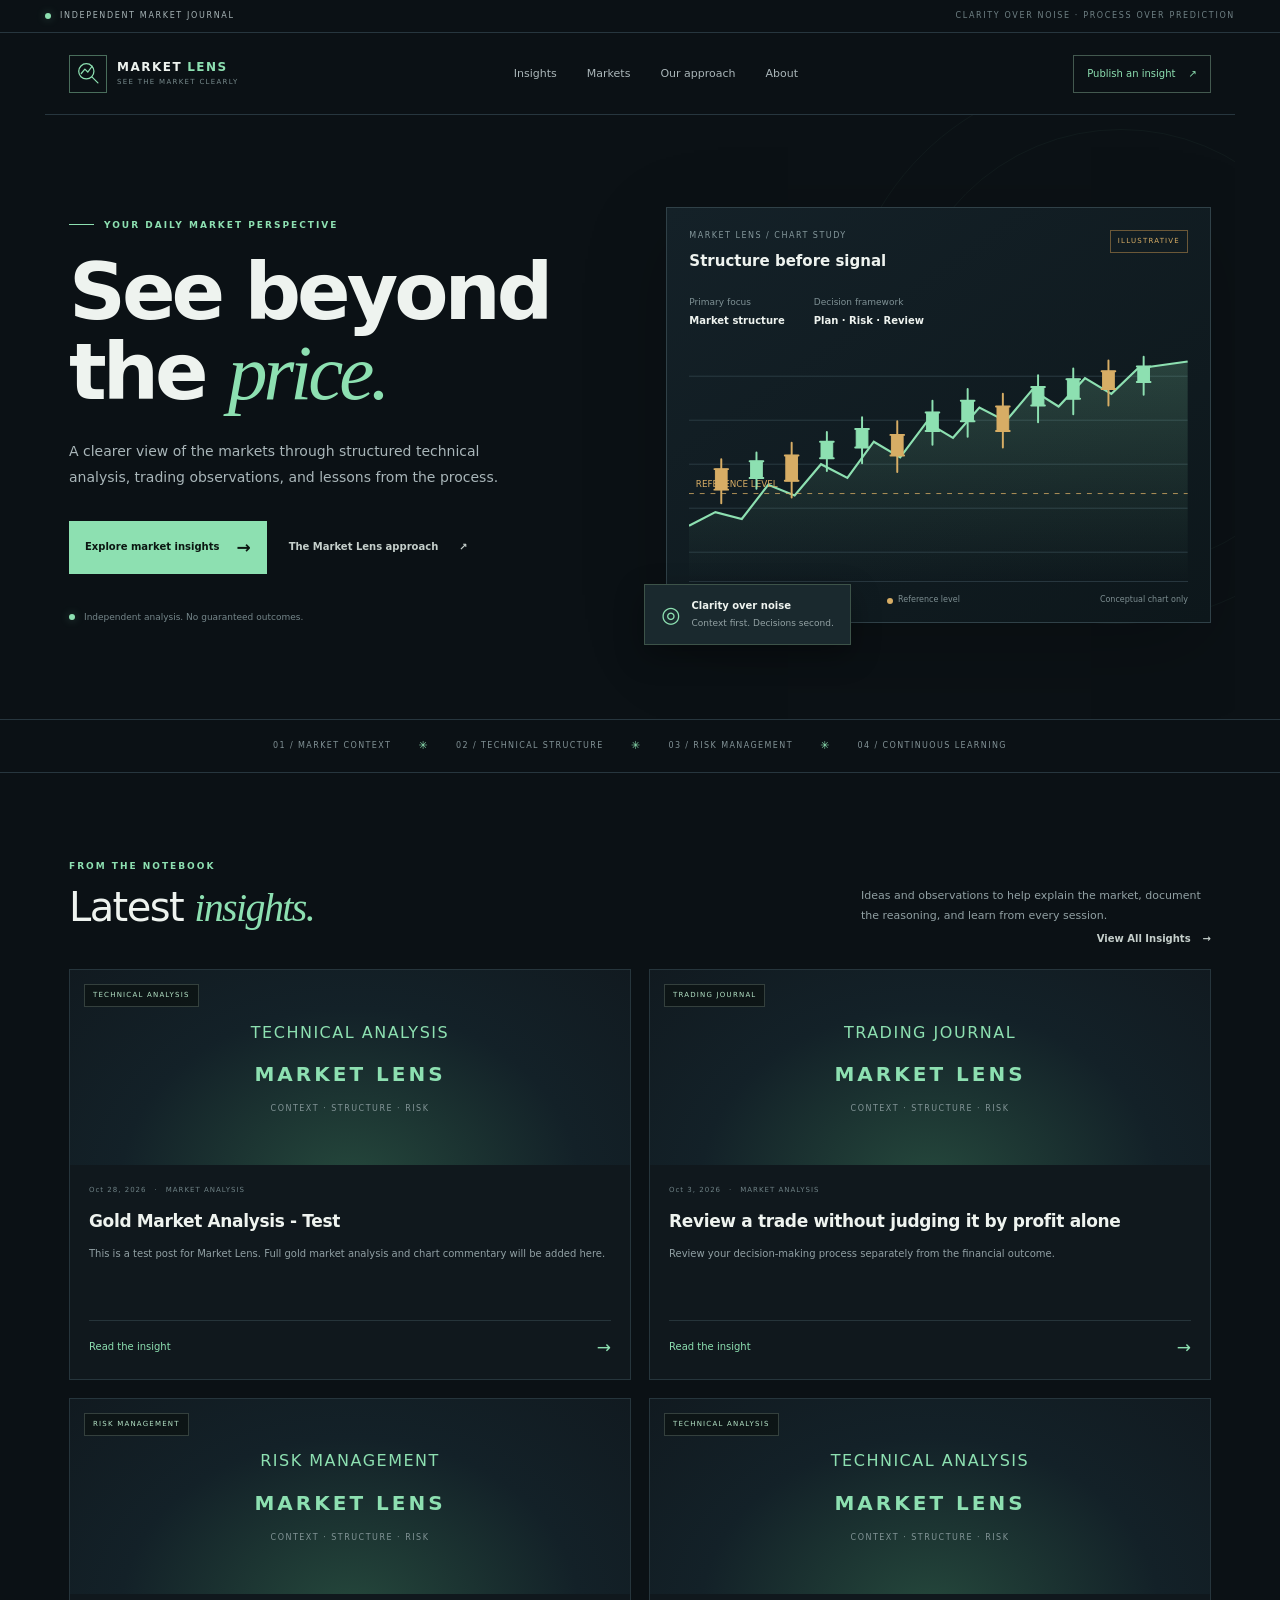
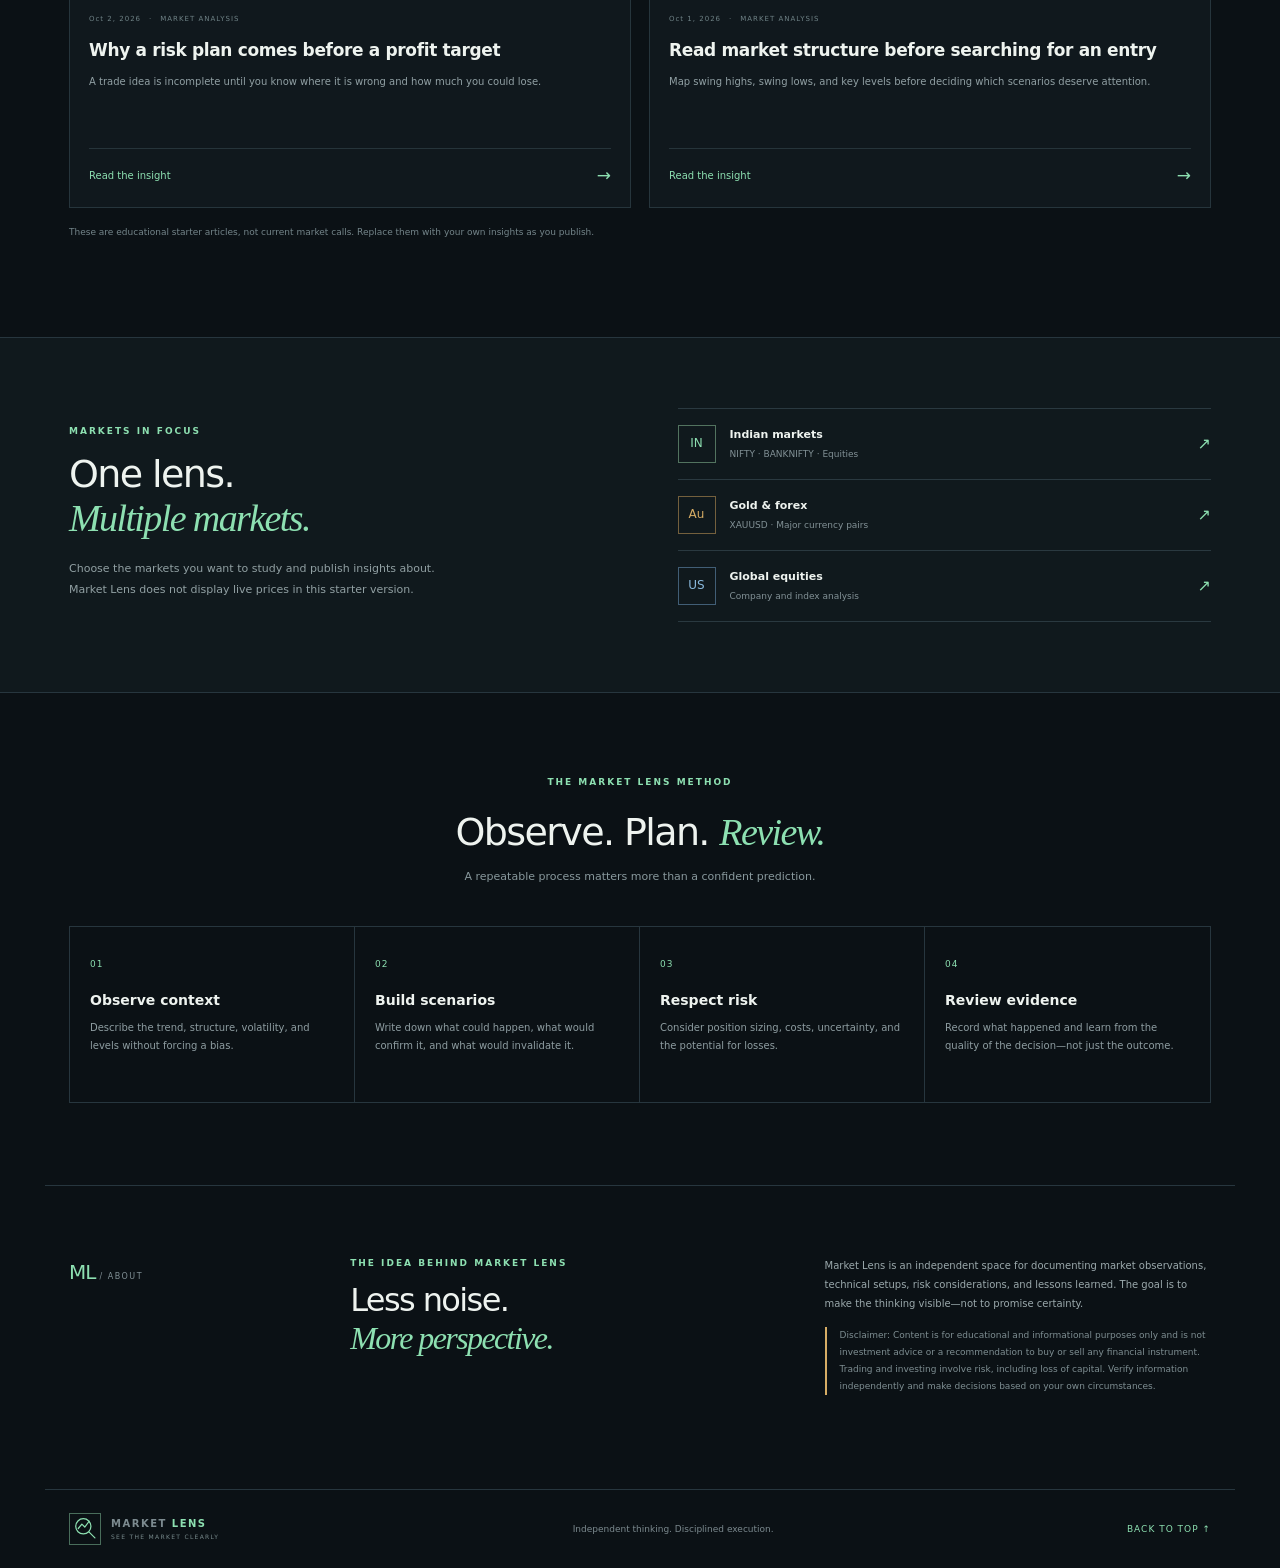
==== commit faf6b9d3: "Add files via upload" ====
--- a/index.html
+++ b/index.html
@@ -64,9 +64,7 @@
 
     <section class="section insights-section" id="insights">
       <div class="section-heading"><div><p class="eyebrow">FROM THE NOTEBOOK</p><h2>Latest <em>insights.</em></h2></div><p class="section-description">Ideas and observations to help explain the market, document the reasoning, and learn from every session.</p></div>
-      <div class="filter-bar" role="group" aria-label="Filter insights">
-        <button class="filter active" data-filter="all">All insights <span id="allCount">03</span></button><button class="filter" data-filter="technical">Technical analysis</button><button class="filter" data-filter="risk">Risk management</button><button class="filter" data-filter="journal">Trading journal</button>
-      </div>
+      <div class="insights-archive-link"><a class="button text-button" href="insights.html">View All Insights <span aria-hidden="true">→</span></a></div>
       <div class="post-grid">
         <p class="loading-posts">Loading the latest market insights…</p>
       </div>
--- a/style.css
+++ b/style.css
@@ -1,4 +1,18 @@
-:root{--bg:#0b1115;--panel:#111a20;--panel2:#152027;--line:#27363e;--text:#eef3ef;--muted:#9ba9ad;--green:#8de0b1;--gold:#d7ad65;--blue:#8ab9dc;--max:1190px}*{box-sizing:border-box}html{scroll-behavior:smooth;scroll-padding-top:90px}body{margin:0;background:var(--bg);color:var(--text);font-family:Inter,ui-sans-serif,system-ui,-apple-system,BlinkMacSystemFont,"Segoe UI",sans-serif;line-height:1.6}a{color:inherit;text-decoration:none}button{font:inherit}.announcement{height:33px;border-bottom:1px solid var(--line);padding:0 max(calc((100vw - var(--max))/2),24px);display:flex;align-items:center;gap:9px;font-size:8px;letter-spacing:1.65px;color:#a7b4b6}.status-dot{width:6px;height:6px;border-radius:50%;display:inline-block;background:var(--green);box-shadow:0 0 10px #8de0b155;flex-shrink:0}.announcement-right{margin-left:auto;color:#6f8084}.header{height:82px;max-width:var(--max);padding:0 24px;margin:auto;display:flex;align-items:center;justify-content:space-between;border-bottom:1px solid var(--line)}.brand{display:flex;align-items:center;gap:10px}.brand-icon{width:38px;height:38px;border:1px solid #496d5b;display:grid;place-items:center;color:var(--green)}.brand-icon svg{width:29px;height:29px;fill:none;stroke:currentColor;stroke-width:1.7;stroke-linecap:round;stroke-linejoin:round}.brand-name{font-size:12px;font-weight:850;letter-spacing:1.5px;line-height:1.3}.brand-name>span{color:var(--green);margin-left:5px}.brand-name small{display:block;color:#788a8c;font-size:7px;font-weight:500;letter-spacing:1.3px;margin-top:3px}.nav{display:flex;align-items:center;gap:30px;font-size:11px;color:#aab6b9}.nav a:hover{color:var(--green)}.header-button{font-size:10px;color:var(--green);border:1px solid #43594f;padding:10px 13px}.header-button span{margin-left:10px}.menu-toggle{display:none;background:none;border:1px solid var(--line);color:var(--green);padding:6px 10px}.hero{max-width:var(--max);margin:auto;padding:84px 24px 76px;display:grid;grid-template-columns:1fr 1.04fr;gap:54px;align-items:center;overflow:hidden}.eyebrow{font-size:9px;letter-spacing:2px;color:var(--green);font-weight:750;display:flex;align-items:center;gap:10px;margin:0 0 21px}.eyebrow>span{width:25px;height:1px;background:var(--green)}h1{font-size:clamp(50px,6.2vw,79px);line-height:1.01;letter-spacing:-4px;font-weight:550;margin:0 0 25px}h1 em,h2 em{font-family:Georgia,"Times New Roman",serif;font-weight:400;color:var(--green)}.hero-lede{font-size:14px;line-height:1.9;color:#a9b6b9;max-width:455px}.hero-buttons{display:flex;align-items:center;gap:22px;flex-wrap:wrap;margin-top:30px}.button{display:inline-flex;align-items:center;gap:17px;font-size:10px;font-weight:700}.primary{background:var(--green);color:#0c1712;padding:13px 16px}.primary span{font-size:17px}.text-button{color:#c5cfcb}.text-button:hover{color:var(--green)}.text-button span{margin-left:4px}.hero-footnote{display:flex;align-items:center;gap:9px;font-size:9px;color:#75868a;margin-top:36px}.hero-art{position:relative;padding:8px 0 20px 10px}.chart-window{position:relative;z-index:1;border:1px solid #304148;background:linear-gradient(145deg,#142128,#0d171b);padding:22px 22px 15px;box-shadow:0 24px 80px #0003}.window-head{display:flex;align-items:start;justify-content:space-between}.window-kicker{display:block;color:#84979b;font-size:8px;letter-spacing:1.5px;margin-bottom:5px}.window-title strong{font-size:15px;font-weight:550}.pill{font-size:7px;letter-spacing:1.2px;color:var(--gold);border:1px solid #6b5838;padding:5px 7px}.chart-metrics{display:flex;gap:29px;margin-top:22px}.chart-metrics div{display:flex;flex-direction:column;gap:3px}.chart-metrics small{font-size:9px;color:#7f9195}.chart-metrics strong{font-size:10px;font-weight:600}.candles{width:100%;display:block;margin-top:13px}.gridlines{fill:none;stroke:#2b3b42;stroke-width:1}.chart-area{fill:url(#chartFill)}.chart-line{fill:none;stroke:var(--green);stroke-width:2.2}.level{stroke:var(--gold);stroke-dasharray:5 6;opacity:.8}.level-label{font-size:9px;fill:var(--gold)}.up,.up-fill{stroke:var(--green);fill:var(--green)}.down,.down-fill{stroke:var(--gold);fill:var(--gold)}.up,.down{fill:none;stroke-width:2;stroke-linecap:round}.chart-legend{border-top:1px solid var(--line);padding-top:12px;display:flex;justify-content:space-between;gap:8px;color:#7d8e91;font-size:8px}.chart-legend span{display:flex;align-items:center;gap:5px}.legend-up,.legend-level{display:inline-block;width:6px;height:6px;border-radius:50%;background:var(--green)}.legend-level{background:var(--gold)}.floating-card{position:absolute;bottom:-2px;left:-12px;z-index:2;display:flex;align-items:center;gap:11px;background:#1a292e;border:1px solid #3d5349;padding:12px 16px;box-shadow:0 10px 30px #0005}.floating-icon{font-size:22px;color:var(--green)}.floating-card strong,.floating-card small{display:block}.floating-card strong{font-size:10px}.floating-card small{font-size:9px;color:#93a2a4;margin-top:2px}.art-orbit{position:absolute;border:1px solid #8de0b10b;border-radius:50%;pointer-events:none}.orbit-one{width:440px;height:440px;right:-130px;top:-70px}.orbit-two{width:550px;height:550px;right:-180px;top:-125px}.principles{border-block:1px solid var(--line);display:flex;justify-content:center;align-items:center;gap:27px;flex-wrap:wrap;padding:17px 20px;color:#829296;font-size:8px;letter-spacing:1.4px}.principles b{color:var(--green);font-size:11px}.section{max-width:var(--max);margin:auto;padding:86px 24px 88px}.section-heading{display:flex;align-items:end;justify-content:space-between;gap:30px}.section-heading .eyebrow{margin-bottom:11px}h2{font-size:40px;line-height:1.18;letter-spacing:-1.6px;font-weight:520;margin:0}h2 em{color:var(--green)}.section-description{max-width:350px;color:#91a0a3;font-size:11px;line-height:1.9;margin:0 0 4px}.filter-bar{display:flex;gap:8px;flex-wrap:wrap;margin:34px 0 22px}.filter{cursor:pointer;border:1px solid #2c3b42;background:transparent;color:#8e9da1;padding:9px 13px;font-size:10px}.filter:hover,.filter.active{border-color:#60846f;background:#14231e;color:var(--green)}.filter span{color:#61756a;margin-left:7px}.post-grid{display:grid;grid-template-columns:repeat(3,minmax(0,1fr));gap:18px}.post-card{min-width:0;border:1px solid #26353c;background:#10181d;transition:transform .2s,border-color .2s}.post-card:hover{transform:translateY(-3px);border-color:#4b6859}.post-card[hidden]{display:none}.post-art{height:195px;display:block;position:relative;overflow:hidden;background:#17252a}.post-label{position:absolute;top:14px;left:14px;z-index:2;border:1px solid #82968b55;background:#0c1514d9;color:#b5e4c7;padding:5px 8px;font-size:7px;letter-spacing:1.2px}.art-structure{background:radial-gradient(ellipse at 50% 100%,#25483c,#132128 58%,#111a20)}.mini-candles{position:absolute;left:9%;right:8%;top:52px;height:94px;display:flex;align-items:center;justify-content:space-around;border-bottom:1px solid #52645e66;background:repeating-linear-gradient(0deg,transparent 0 22px,#ffffff09 23px 24px)}.mini-candles i{width:7px;position:relative;height:var(--h,35px);background:var(--green);border-radius:1px}.mini-candles i:nth-child(3n){background:var(--gold)}.mini-candles i:before,.mini-candles i:after{content:"";position:absolute;width:1px;height:15px;left:3px;background:inherit;top:-12px}.mini-candles i:after{top:auto;bottom:-10px}.mini-candles i:nth-child(1){--h:22px}.mini-candles i:nth-child(2){--h:35px}.mini-candles i:nth-child(3){--h:27px}.mini-candles i:nth-child(4){--h:43px}.mini-candles i:nth-child(5){--h:33px}.mini-candles i:nth-child(6){--h:50px}.mini-candles i:nth-child(7){--h:40px}.mini-candles i:nth-child(8){--h:61px}.mini-candles i:nth-child(9){--h:48px}.mini-candles i:nth-child(10){--h:67px}.mini-candles i:nth-child(11){--h:58px}.mini-candles i:nth-child(12){--h:75px}.mini-candles i:nth-child(13){--h:62px}.mini-candles i:nth-child(14){--h:84px}.mini-candles i:nth-child(15){--h:73px}.art-caption{position:absolute;bottom:12px;left:14px;color:#829496;font-size:7px;letter-spacing:1.3px}.art-risk{background:linear-gradient(130deg,#22231f,#152128)}.risk-illustration{position:absolute;inset:43px 30px;display:flex;align-items:center;justify-content:center;gap:24px}.risk-circle{width:82px;height:82px;border:1px solid var(--gold);border-radius:50%;display:grid;place-items:center;color:#e2c58d;font-family:Georgia,serif;font-size:23px;position:relative}.risk-circle:before{content:"";position:absolute;inset:7px;border:1px dashed #d7ad6566;border-radius:50%}.risk-circle span{color:var(--green)}.risk-bars{width:100px;display:flex;flex-direction:column;gap:10px}.risk-bars i{height:3px;background:#43564d;width:100%}.risk-bars i:nth-child(2){width:72%;background:var(--green)}.risk-bars i:nth-child(3){width:84%}.risk-bars i:nth-child(4){width:54%;background:var(--gold)}.art-journal{background:linear-gradient(140deg,#1c2b2e,#10191e)}.paper{position:absolute;left:50%;top:50%;transform:translate(-50%,-43%) rotate(-4deg);width:145px;height:130px;background:#d6d5c5;color:#26322e;padding:15px 13px;box-shadow:10px 14px 25px #0005}.paper strong{font-size:8px;letter-spacing:1px}.paper i{display:block;height:2px;background:#9da69a;margin-top:12px;width:100%}.paper i:nth-of-type(2){width:78%}.paper i:nth-of-type(3){width:88%}.paper i:nth-of-type(4){width:62%}.paper b{display:block;font-size:7px;margin-top:12px;color:#466d58}.post-body{padding:20px 19px 18px}.post-meta{display:flex;gap:8px;color:#6f8286;font-size:7px;letter-spacing:1px}.post-body h3{font-size:17px;line-height:1.42;letter-spacing:-.35px;font-weight:550;margin:13px 0 10px}.post-body h3 a:hover{color:var(--green)}.post-body p{font-size:10px;line-height:1.9;color:#91a0a4;min-height:57px;margin:0 0 19px}.read-more{display:flex;align-items:center;justify-content:space-between;border-top:1px solid #26343a;padding-top:13px;font-size:10px;color:var(--green)}.read-more span{font-size:17px}.starter-note{font-size:9px;color:#74858a;margin-top:17px}.markets-section{border-block:1px solid var(--line);background:#10191d}.markets-inner{max-width:var(--max);margin:auto;padding:70px 24px;display:grid;grid-template-columns:1fr 1fr;gap:75px;align-items:center}.markets-inner .eyebrow{margin-bottom:13px}.markets-inner h2{font-size:38px}.markets-inner .section-description{margin-top:18px;max-width:380px}.market-list{border-top:1px solid #2a3940}.market-list>div{display:flex;align-items:center;gap:14px;padding:16px 0;border-bottom:1px solid #2a3940}.market-symbol{width:38px;height:38px;display:grid;place-items:center;border:1px solid #52735f;color:var(--green);font-size:12px}.market-symbol.gold{border-color:#74603d;color:var(--gold)}.market-symbol.blue{border-color:#415e76;color:var(--blue)}.market-list strong,.market-list small{display:block}.market-list strong{font-size:11px;font-weight:600}.market-list small{font-size:9px;color:#829196;margin-top:3px}.market-arrow{margin-left:auto;color:var(--green);font-size:16px}.method-section{max-width:var(--max);margin:auto;padding:82px 24px}.method-heading{text-align:center}.method-heading .eyebrow{justify-content:center}.method-heading h2{font-size:38px}.method-heading>p:last-child{color:#89999d;font-size:11px;margin-top:13px}.method-grid{display:grid;grid-template-columns:repeat(4,1fr);gap:0;margin-top:40px;border:1px solid var(--line)}.method-grid>div{padding:22px 20px;min-height:175px;border-right:1px solid var(--line)}.method-grid>div:last-child{border-right:0}.method-grid span{font-size:9px;letter-spacing:1px;color:var(--green)}.method-grid h3{font-size:14px;font-weight:600;margin:15px 0 8px}.method-grid p{font-size:10px;line-height:1.8;color:#8e9da1;margin:0}.about-section{max-width:var(--max);margin:auto;padding:70px 24px 80px;display:grid;grid-template-columns:.65fr 1.15fr 1fr;gap:30px;align-items:start;border-top:1px solid var(--line)}.about-mark{font-size:20px;color:var(--green);letter-spacing:-1px}.about-mark span{font-size:8px;letter-spacing:1.5px;color:#809095}.about-section .eyebrow{margin-bottom:12px}.about-section h2{font-size:32px}.about-copy p{font-size:10px;line-height:1.9;color:#9ba9ac;margin:0 0 14px}.about-copy .disclaimer{border-left:2px solid var(--gold);padding-left:13px;color:#7e8e92;font-size:9px}footer{border-top:1px solid var(--line);max-width:var(--max);margin:auto;padding:23px 24px;display:flex;align-items:center;justify-content:space-between;gap:15px;color:#7c8a8f;font-size:9px}.footer-brand .brand-icon{width:32px;height:32px}.footer-brand .brand-name{font-size:10px}.footer-brand .brand-name small{font-size:6px}.back-top{letter-spacing:1px;color:var(--green)}@media(max-width:850px){.hero{grid-template-columns:1fr;gap:38px;padding-top:58px}.hero-content{max-width:650px}.hero-art{max-width:620px;width:100%;margin:auto}.section-heading{align-items:start;flex-direction:column}.post-grid{grid-template-columns:repeat(2,minmax(0,1fr))}.post-card:last-child{grid-column:1/-1}.post-card:last-child .post-art{height:220px}.markets-inner{gap:35px}.method-grid{grid-template-columns:repeat(2,1fr)}.method-grid>div:nth-child(2){border-right:0}.method-grid>div:nth-child(-n+2){border-bottom:1px solid var(--line)}.about-section{grid-template-columns:1fr 2fr}.about-copy{grid-column:2}.nav{gap:17px}}@media(max-width:600px){.announcement{padding:0 15px;font-size:7px}.announcement-right{display:none}.header{height:70px;padding:0 16px}.menu-toggle{display:block;margin-left:auto;margin-right:10px}.nav{display:none;position:absolute;top:103px;left:0;right:0;background:#10191d;border-bottom:1px solid var(--line);padding:15px 20px;z-index:5;flex-direction:column;align-items:flex-start;gap:15px}.nav.open{display:flex}.header-button{font-size:9px;padding:8px}.brand-icon{width:33px;height:33px}.brand-name{font-size:10px}.hero{padding:49px 18px 54px}.hero h1{font-size:56px;letter-spacing:-2.8px}.hero-buttons{align-items:flex-start;flex-direction:column;gap:17px}.hero-footnote{flex-wrap:wrap;line-height:1.7}.chart-window{padding:15px}.chart-metrics{gap:15px}.chart-metrics strong{font-size:9px}.chart-legend{flex-wrap:wrap}.floating-card{left:0}.principles{gap:12px;font-size:7px}.principles span:nth-of-type(3),.principles span:nth-of-type(4){display:none}.section{padding:60px 18px}.section-heading h2{font-size:34px}.post-grid{grid-template-columns:1fr}.post-card:last-child{grid-column:auto}.post-card:last-child .post-art{height:195px}.post-body p{min-height:0}.markets-inner{grid-template-columns:1fr;padding:55px 18px;gap:30px}.markets-inner h2,.method-heading h2{font-size:33px}.method-section{padding:60px 18px}.method-grid{grid-template-columns:1fr;margin-top:28px}.method-grid>div{min-height:0;border-right:0;border-bottom:1px solid var(--line)}.method-grid>div:nth-child(3){border-bottom:1px solid var(--line)}.method-grid>div:last-child{border-bottom:0}.about-section{padding:55px 18px;grid-template-columns:1fr;gap:17px}.about-copy{grid-column:auto}.about-section h2{font-size:29px}footer{padding:20px 18px;flex-wrap:wrap}footer .footer-line{order:3;width:100%}}
+:root{--bg:#0b1115;--panel:#111a20;--panel2:#152027;--line:#27363e;--text:#eef3ef;--muted:#9ba9ad;--green:#8de0b1;--gold:#d7ad65;--blue:#8ab9dc;--max:1190px}*{box-sizing:border-box}html{scroll-behavior:smooth;scroll-padding-top:90px}body{margin:0;background:var(--bg);color:var(--text);font-family:Inter,ui-sans-serif,system-ui,-apple-system,BlinkMacSystemFont,"Segoe UI",sans-serif;line-height:1.6}a{color:inherit;text-decoration:none}button{font:inherit}.announcement{height:33px;border-bottom:1px solid var(--line);padding:0 max(calc((100vw - var(--max))/2),24px);display:flex;align-items:center;gap:9px;font-size:8px;letter-spacing:1.65px;color:#a7b4b6}.status-dot{width:6px;height:6px;border-radius:50%;display:inline-block;background:var(--green);box-shadow:0 0 10px #8de0b155;flex-shrink:0}.announcement-right{margin-left:auto;color:#6f8084}.header{height:82px;max-width:var(--max);padding:0 24px;margin:auto;display:flex;align-items:center;justify-content:space-between;border-bottom:1px solid var(--line)}.brand{display:flex;align-items:center;gap:10px}.brand-icon{width:38px;height:38px;border:1px solid #496d5b;display:grid;place-items:center;color:var(--green)}.brand-icon svg{width:29px;height:29px;fill:none;stroke:currentColor;stroke-width:1.7;stroke-linecap:round;stroke-linejoin:round}.brand-name{font-size:12px;font-weight:850;letter-spacing:1.5px;line-height:1.3}.brand-name>span{color:var(--green);margin-left:5px}.brand-name small{display:block;color:#788a8c;font-size:7px;font-weight:500;letter-spacing:1.3px;margin-top:3px}.nav{display:flex;align-items:center;gap:30px;font-size:11px;color:#aab6b9}.nav a:hover{color:var(--green)}.header-button{font-size:10px;color:var(--green);border:1px solid #43594f;padding:10px 13px}.header-button span{margin-left:10px}.menu-toggle{display:none;background:none;border:1px solid var(--line);color:var(--green);padding:6px 10px}.hero{max-width:var(--max);margin:auto;padding:84px 24px 76px;display:grid;grid-template-columns:1fr 1.04fr;gap:54px;align-items:center;overflow:hidden}.eyebrow{font-size:9px;letter-spacing:2px;color:var(--green);font-weight:750;display:flex;align-items:center;gap:10px;margin:0 0 21px}.eyebrow>span{width:25px;height:1px;background:var(--green)}h1{font-size:clamp(50px,6.2vw,79px);line-height:1.01;letter-spacing:-4px;font-weight:550;margin:0 0 25px}h1 em,h2 em{font-family:Georgia,"Times New Roman",serif;font-weight:400;color:var(--green)}.hero-lede{font-size:14px;line-height:1.9;color:#a9b6b9;max-width:455px}.hero-buttons{display:flex;align-items:center;gap:22px;flex-wrap:wrap;margin-top:30px}.button{display:inline-flex;align-items:center;gap:17px;font-size:10px;font-weight:700}.primary{background:var(--green);color:#0c1712;padding:13px 16px}.primary span{font-size:17px}.text-button{color:#c5cfcb}.text-button:hover{color:var(--green)}.text-button span{margin-left:4px}.hero-footnote{display:flex;align-items:center;gap:9px;font-size:9px;color:#75868a;margin-top:36px}.hero-art{position:relative;padding:8px 0 20px 10px}.chart-window{position:relative;z-index:1;border:1px solid #304148;background:linear-gradient(145deg,#142128,#0d171b);padding:22px 22px 15px;box-shadow:0 24px 80px #0003}.window-head{display:flex;align-items:start;justify-content:space-between}.window-kicker{display:block;color:#84979b;font-size:8px;letter-spacing:1.5px;margin-bottom:5px}.window-title strong{font-size:15px;font-weight:550}.pill{font-size:7px;letter-spacing:1.2px;color:var(--gold);border:1px solid #6b5838;padding:5px 7px}.chart-metrics{display:flex;gap:29px;margin-top:22px}.chart-metrics div{display:flex;flex-direction:column;gap:3px}.chart-metrics small{font-size:9px;color:#7f9195}.chart-metrics strong{font-size:10px;font-weight:600}.candles{width:100%;display:block;margin-top:13px}.gridlines{fill:none;stroke:#2b3b42;stroke-width:1}.chart-area{fill:url(#chartFill)}.chart-line{fill:none;stroke:var(--green);stroke-width:2.2}.level{stroke:var(--gold);stroke-dasharray:5 6;opacity:.8}.level-label{font-size:9px;fill:var(--gold)}.up,.up-fill{stroke:var(--green);fill:var(--green)}.down,.down-fill{stroke:var(--gold);fill:var(--gold)}.up,.down{fill:none;stroke-width:2;stroke-linecap:round}.chart-legend{border-top:1px solid var(--line);padding-top:12px;display:flex;justify-content:space-between;gap:8px;color:#7d8e91;font-size:8px}.chart-legend span{display:flex;align-items:center;gap:5px}.legend-up,.legend-level{display:inline-block;width:6px;height:6px;border-radius:50%;background:var(--green)}.legend-level{background:var(--gold)}.floating-card{position:absolute;bottom:-2px;left:-12px;z-index:2;display:flex;align-items:center;gap:11px;background:#1a292e;border:1px solid #3d5349;padding:12px 16px;box-shadow:0 10px 30px #0005}.floating-icon{font-size:22px;color:var(--green)}.floating-card strong,.floating-card small{display:block}.floating-card strong{font-size:10px}.floating-card small{font-size:9px;color:#93a2a4;margin-top:2px}.art-orbit{position:absolute;border:1px solid #8de0b10b;border-radius:50%;pointer-events:none}.orbit-one{width:440px;height:440px;right:-130px;top:-70px}.orbit-two{width:550px;height:550px;right:-180px;top:-125px}.principles{border-block:1px solid var(--line);display:flex;justify-content:center;align-items:center;gap:27px;flex-wrap:wrap;padding:17px 20px;color:#829296;font-size:8px;letter-spacing:1.4px}.principles b{color:var(--green);font-size:11px}.section{max-width:var(--max);margin:auto;padding:86px 24px 88px}.section-heading{display:flex;align-items:end;justify-content:space-between;gap:30px}.section-heading .eyebrow{margin-bottom:11px}h2{font-size:40px;line-height:1.18;letter-spacing:-1.6px;font-weight:520;margin:0}h2 em{color:var(--green)}.section-description{max-width:350px;color:#91a0a3;font-size:11px;line-height:1.9;margin:0 0 4px}.filter-bar{display:flex;gap:8px;flex-wrap:wrap;margin:34px 0 22px}.filter{cursor:pointer;border:1px solid #2c3b42;background:transparent;color:#8e9da1;padding:9px 13px;font-size:10px}.filter:hover,.filter.active{border-color:#60846f;background:#14231e;color:var(--green)}.filter span{color:#61756a;margin-left:7px}.post-grid{display:grid;grid-template-columns:repeat(2,minmax(0,1fr));gap:18px}.post-card{min-width:0;border:1px solid #26353c;background:#10181d;transition:transform .2s,border-color .2s}.post-card:hover{transform:translateY(-3px);border-color:#4b6859}.post-card[hidden]{display:none}.post-art{height:195px;display:block;position:relative;overflow:hidden;background:#17252a}.post-label{position:absolute;top:14px;left:14px;z-index:2;border:1px solid #82968b55;background:#0c1514d9;color:#b5e4c7;padding:5px 8px;font-size:7px;letter-spacing:1.2px}.art-structure{background:radial-gradient(ellipse at 50% 100%,#25483c,#132128 58%,#111a20)}.mini-candles{position:absolute;left:9%;right:8%;top:52px;height:94px;display:flex;align-items:center;justify-content:space-around;border-bottom:1px solid #52645e66;background:repeating-linear-gradient(0deg,transparent 0 22px,#ffffff09 23px 24px)}.mini-candles i{width:7px;position:relative;height:var(--h,35px);background:var(--green);border-radius:1px}.mini-candles i:nth-child(3n){background:var(--gold)}.mini-candles i:before,.mini-candles i:after{content:"";position:absolute;width:1px;height:15px;left:3px;background:inherit;top:-12px}.mini-candles i:after{top:auto;bottom:-10px}.mini-candles i:nth-child(1){--h:22px}.mini-candles i:nth-child(2){--h:35px}.mini-candles i:nth-child(3){--h:27px}.mini-candles i:nth-child(4){--h:43px}.mini-candles i:nth-child(5){--h:33px}.mini-candles i:nth-child(6){--h:50px}.mini-candles i:nth-child(7){--h:40px}.mini-candles i:nth-child(8){--h:61px}.mini-candles i:nth-child(9){--h:48px}.mini-candles i:nth-child(10){--h:67px}.mini-candles i:nth-child(11){--h:58px}.mini-candles i:nth-child(12){--h:75px}.mini-candles i:nth-child(13){--h:62px}.mini-candles i:nth-child(14){--h:84px}.mini-candles i:nth-child(15){--h:73px}.art-caption{position:absolute;bottom:12px;left:14px;color:#829496;font-size:7px;letter-spacing:1.3px}.art-risk{background:linear-gradient(130deg,#22231f,#152128)}.risk-illustration{position:absolute;inset:43px 30px;display:flex;align-items:center;justify-content:center;gap:24px}.risk-circle{width:82px;height:82px;border:1px solid var(--gold);border-radius:50%;display:grid;place-items:center;color:#e2c58d;font-family:Georgia,serif;font-size:23px;position:relative}.risk-circle:before{content:"";position:absolute;inset:7px;border:1px dashed #d7ad6566;border-radius:50%}.risk-circle span{color:var(--green)}.risk-bars{width:100px;display:flex;flex-direction:column;gap:10px}.risk-bars i{height:3px;background:#43564d;width:100%}.risk-bars i:nth-child(2){width:72%;background:var(--green)}.risk-bars i:nth-child(3){width:84%}.risk-bars i:nth-child(4){width:54%;background:var(--gold)}.art-journal{background:linear-gradient(140deg,#1c2b2e,#10191e)}.paper{position:absolute;left:50%;top:50%;transform:translate(-50%,-43%) rotate(-4deg);width:145px;height:130px;background:#d6d5c5;color:#26322e;padding:15px 13px;box-shadow:10px 14px 25px #0005}.paper strong{font-size:8px;letter-spacing:1px}.paper i{display:block;height:2px;background:#9da69a;margin-top:12px;width:100%}.paper i:nth-of-type(2){width:78%}.paper i:nth-of-type(3){width:88%}.paper i:nth-of-type(4){width:62%}.paper b{display:block;font-size:7px;margin-top:12px;color:#466d58}.post-body{padding:20px 19px 18px}.post-meta{display:flex;gap:8px;color:#6f8286;font-size:7px;letter-spacing:1px}.post-body h3{font-size:17px;line-height:1.42;letter-spacing:-.35px;font-weight:550;margin:13px 0 10px}.post-body h3 a:hover{color:var(--green)}.post-body p{font-size:10px;line-height:1.9;color:#91a0a4;min-height:57px;margin:0 0 19px}.read-more{display:flex;align-items:center;justify-content:space-between;border-top:1px solid #26343a;padding-top:13px;font-size:10px;color:var(--green)}.read-more span{font-size:17px}.starter-note{font-size:9px;color:#74858a;margin-top:17px}.markets-section{border-block:1px solid var(--line);background:#10191d}.markets-inner{max-width:var(--max);margin:auto;padding:70px 24px;display:grid;grid-template-columns:1fr 1fr;gap:75px;align-items:center}.markets-inner .eyebrow{margin-bottom:13px}.markets-inner h2{font-size:38px}.markets-inner .section-description{margin-top:18px;max-width:380px}.market-list{border-top:1px solid #2a3940}.market-list>div{display:flex;align-items:center;gap:14px;padding:16px 0;border-bottom:1px solid #2a3940}.market-symbol{width:38px;height:38px;display:grid;place-items:center;border:1px solid #52735f;color:var(--green);font-size:12px}.market-symbol.gold{border-color:#74603d;color:var(--gold)}.market-symbol.blue{border-color:#415e76;color:var(--blue)}.market-list strong,.market-list small{display:block}.market-list strong{font-size:11px;font-weight:600}.market-list small{font-size:9px;color:#829196;margin-top:3px}.market-arrow{margin-left:auto;color:var(--green);font-size:16px}.method-section{max-width:var(--max);margin:auto;padding:82px 24px}.method-heading{text-align:center}.method-heading .eyebrow{justify-content:center}.method-heading h2{font-size:38px}.method-heading>p:last-child{color:#89999d;font-size:11px;margin-top:13px}.method-grid{display:grid;grid-template-columns:repeat(4,1fr);gap:0;margin-top:40px;border:1px solid var(--line)}.method-grid>div{padding:22px 20px;min-height:175px;border-right:1px solid var(--line)}.method-grid>div:last-child{border-right:0}.method-grid span{font-size:9px;letter-spacing:1px;color:var(--green)}.method-grid h3{font-size:14px;font-weight:600;margin:15px 0 8px}.method-grid p{font-size:10px;line-height:1.8;color:#8e9da1;margin:0}.about-section{max-width:var(--max);margin:auto;padding:70px 24px 80px;display:grid;grid-template-columns:.65fr 1.15fr 1fr;gap:30px;align-items:start;border-top:1px solid var(--line)}.about-mark{font-size:20px;color:var(--green);letter-spacing:-1px}.about-mark span{font-size:8px;letter-spacing:1.5px;color:#809095}.about-section .eyebrow{margin-bottom:12px}.about-section h2{font-size:32px}.about-copy p{font-size:10px;line-height:1.9;color:#9ba9ac;margin:0 0 14px}.about-copy .disclaimer{border-left:2px solid var(--gold);padding-left:13px;color:#7e8e92;font-size:9px}footer{border-top:1px solid var(--line);max-width:var(--max);margin:auto;padding:23px 24px;display:flex;align-items:center;justify-content:space-between;gap:15px;color:#7c8a8f;font-size:9px}.footer-brand .brand-icon{width:32px;height:32px}.footer-brand .brand-name{font-size:10px}.footer-brand .brand-name small{font-size:6px}.back-top{letter-spacing:1px;color:var(--green)}.insights-archive-link{display:flex;justify-content:flex-end;margin:0 0 22px}.insights-archive-link .button{display:inline-flex;align-items:center;gap:8px}
+@media(max-width:850px){.hero{grid-template-columns:1fr;gap:38px;padding-top:58px}.hero-content{max-width:650px}.hero-art{max-width:620px;width:100%;margin:auto}.section-heading{align-items:start;flex-direction:column}.post-grid{grid-template-columns:repeat(2,minmax(0,1fr))}.post-card:last-child{grid-column:1/-1}.post-card:last-child .post-art{height:220px}.markets-inner{gap:35px}.method-grid{grid-template-columns:repeat(2,1fr)}.method-grid>div:nth-child(2){border-right:0}.method-grid>div:nth-child(-n+2){border-bottom:1px solid var(--line)}.about-section{grid-template-columns:1fr 2fr}.about-copy{grid-column:2}.nav{gap:17px}}@media(max-width:600px){.announcement{padding:0 15px;font-size:7px}.announcement-right{display:none}.header{height:70px;padding:0 16px}.menu-toggle{display:block;margin-left:auto;margin-right:10px}.nav{display:none;position:absolute;top:103px;left:0;right:0;background:#10191d;border-bottom:1px solid var(--line);padding:15px 20px;z-index:5;flex-direction:column;align-items:flex-start;gap:15px}.nav.open{display:flex}.header-button{font-size:9px;padding:8px}.brand-icon{width:33px;height:33px}.brand-name{font-size:10px}.hero{padding:49px 18px 54px}.hero h1{font-size:56px;letter-spacing:-2.8px}.hero-buttons{align-items:flex-start;flex-direction:column;gap:17px}.hero-footnote{flex-wrap:wrap;line-height:1.7}.chart-window{padding:15px}.chart-metrics{gap:15px}.chart-metrics strong{font-size:9px}.chart-legend{flex-wrap:wrap}.floating-card{left:0}.principles{gap:12px;font-size:7px}.principles span:nth-of-type(3),.principles span:nth-of-type(4){display:none}.section{padding:60px 18px}.section-heading h2{font-size:34px}.post-grid{grid-template-columns:1fr}.post-card:last-child{grid-column:auto}.post-card:last-child .post-art{height:195px}.post-body p{min-height:0}.markets-inner{grid-template-columns:1fr;padding:55px 18px;gap:30px}.markets-inner h2,.method-heading h2{font-size:33px}.method-section{padding:60px 18px}.method-grid{grid-template-columns:1fr;margin-top:28px}.method-grid>div{min-height:0;border-right:0;border-bottom:1px solid var(--line)}.method-grid>div:nth-child(3){border-bottom:1px solid var(--line)}.method-grid>div:last-child{border-bottom:0}.about-section{padding:55px 18px;grid-template-columns:1fr;gap:17px}.about-copy{grid-column:auto}.about-section h2{font-size:29px}footer{padding:20px 18px;flex-wrap:wrap}footer .footer-line{order:3;width:100%}}
 
 /* Dynamic CMS-powered article cards */
 .loading-posts{grid-column:1/-1;color:#91a0a4;font-size:12px;padding:24px 0}.dynamic-post-art{background:#132128;display:block}.post-chart-image{width:100%;height:195px;object-fit:cover;display:block}.dynamic-art{height:195px;display:flex;flex-direction:column;justify-content:center;align-items:center;gap:13px;background:radial-gradient(ellipse at 50% 110%,#25483c,#132128 58%,#111a20);color:#8de0b1;letter-spacing:1.5px}.dynamic-art b{font-size:20px;letter-spacing:3px}.dynamic-art small{font-size:8px;color:#829496}.dynamic-post-art .post-label{pointer-events:none}.article{max-width:790px;margin:auto;padding:66px 24px 95px}.article-back{font-size:10px;color:var(--green);letter-spacing:.5px}.article .article-label{font-size:8px;letter-spacing:1.5px;color:var(--green);margin-top:30px}.article h1{font-size:clamp(37px,5vw,58px);line-height:1.12;letter-spacing:-2px;margin:14px 0 20px}.article .lede{font-size:17px;line-height:1.8;color:#aab7b8}.article-body{color:#c1cbc7;font-size:14px;line-height:2;margin-top:28px}.article-body h2{font-size:24px;margin:34px 0 9px;color:#edf3ee}.article-chart{margin:28px 0}.article-chart img{display:block;width:100%;height:auto;border:1px solid #2c3b42}.article-chart figcaption{font-size:10px;color:#829196;margin-top:8px}.article-callout{border-left:2px solid var(--gold);padding:13px 17px;background:#121c20;color:#b7c2be;font-size:12px;margin:28px 0}.article-body p{margin:0 0 17px}.article-body br{content:""}@media(max-width:600px){.post-chart-image,.dynamic-art{height:180px}}
+
+/* Homepage featured insights and archive page */
+.insights-actions{display:flex;justify-content:center;margin-top:28px}
+.insights-actions .button{padding:13px 18px}
+.post-grid{grid-template-columns:repeat(2,minmax(0,1fr))}
+.post-card[hidden]{display:none!important}
+.archive-main{min-height:60vh;padding-top:64px;padding-bottom:80px}
+.archive-main .section-heading{margin-bottom:28px}
+.archive-title{font-size:clamp(38px,5vw,58px);line-height:1.1;letter-spacing:-2px;margin:0}
+.archive-title em{font-family:Georgia,"Times New Roman",serif;font-weight:400;color:var(--green)}
+@media(max-width:600px){.post-grid{grid-template-columns:1fr}.insights-actions{justify-content:flex-start}.archive-main{padding:48px 18px 60px}}
+
+@media (max-width: 700px){.post-grid{grid-template-columns:1fr}.insights-archive-link{justify-content:flex-start}}
